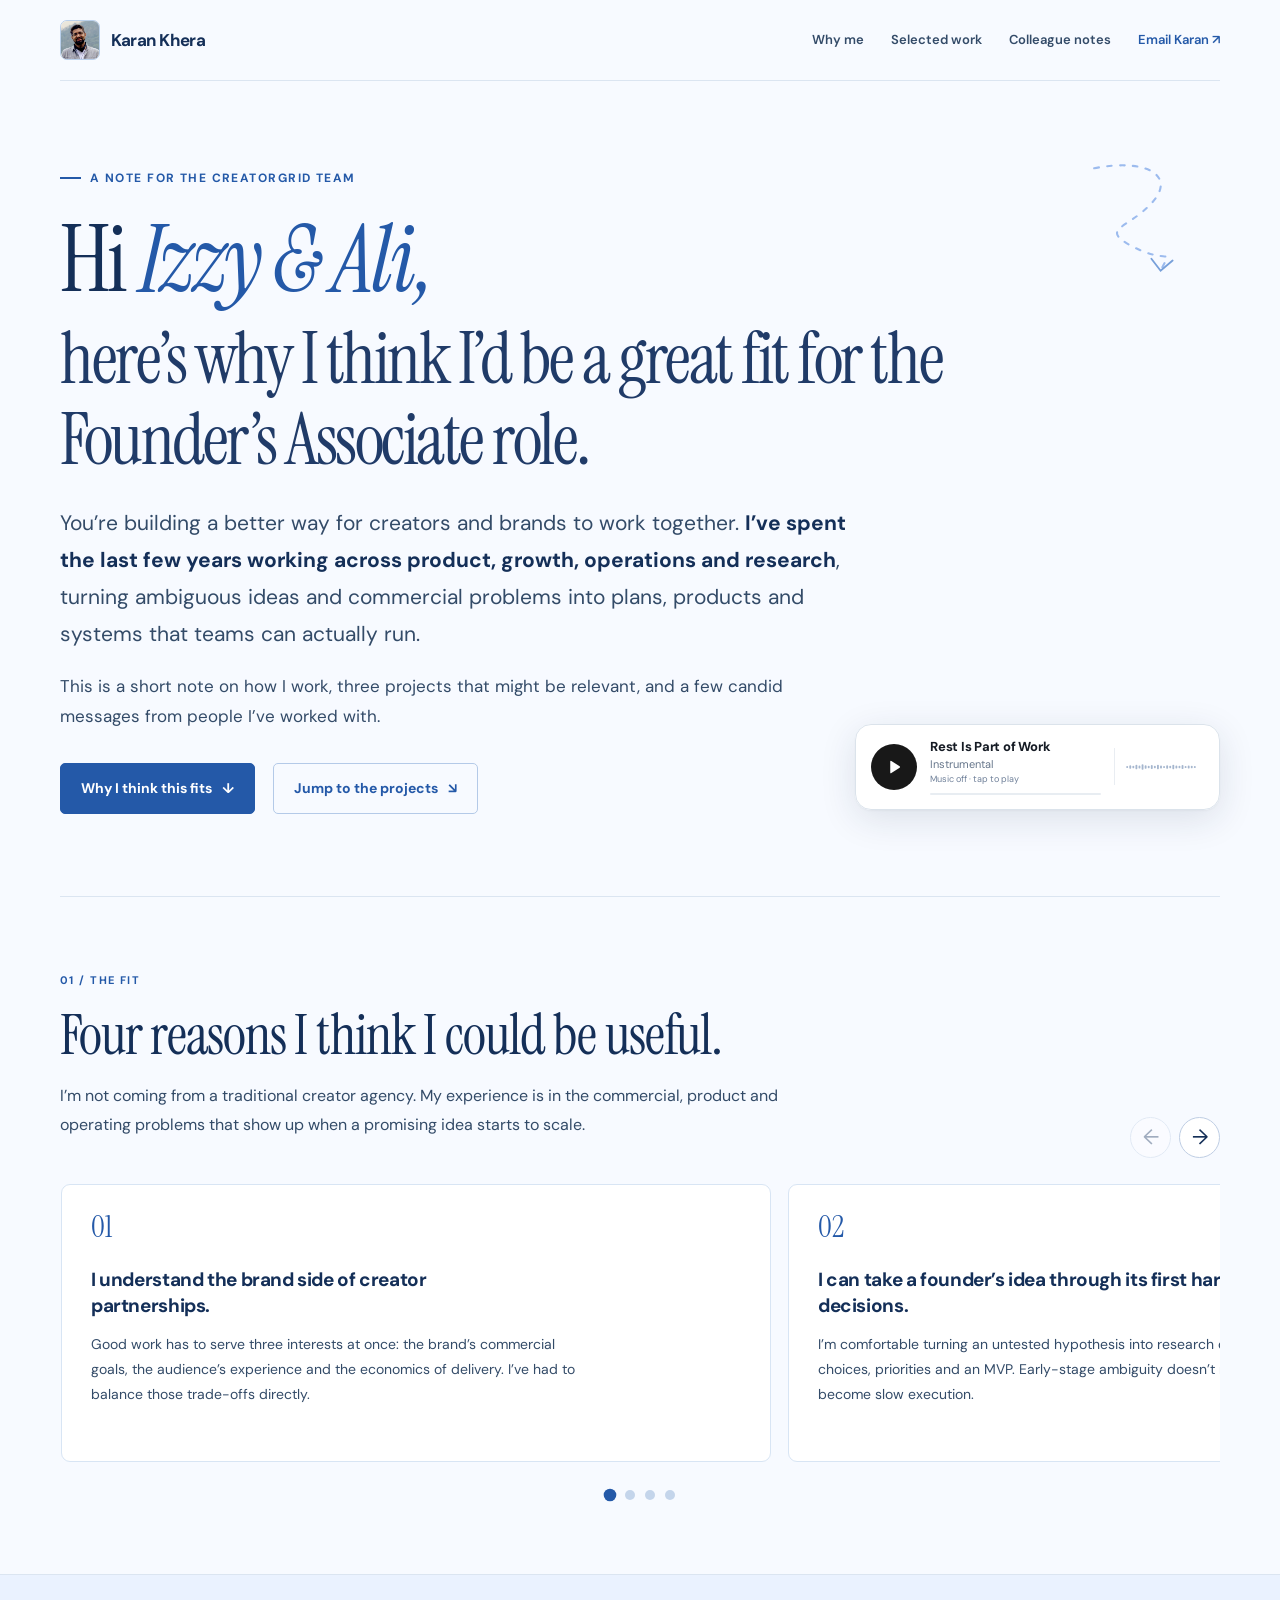
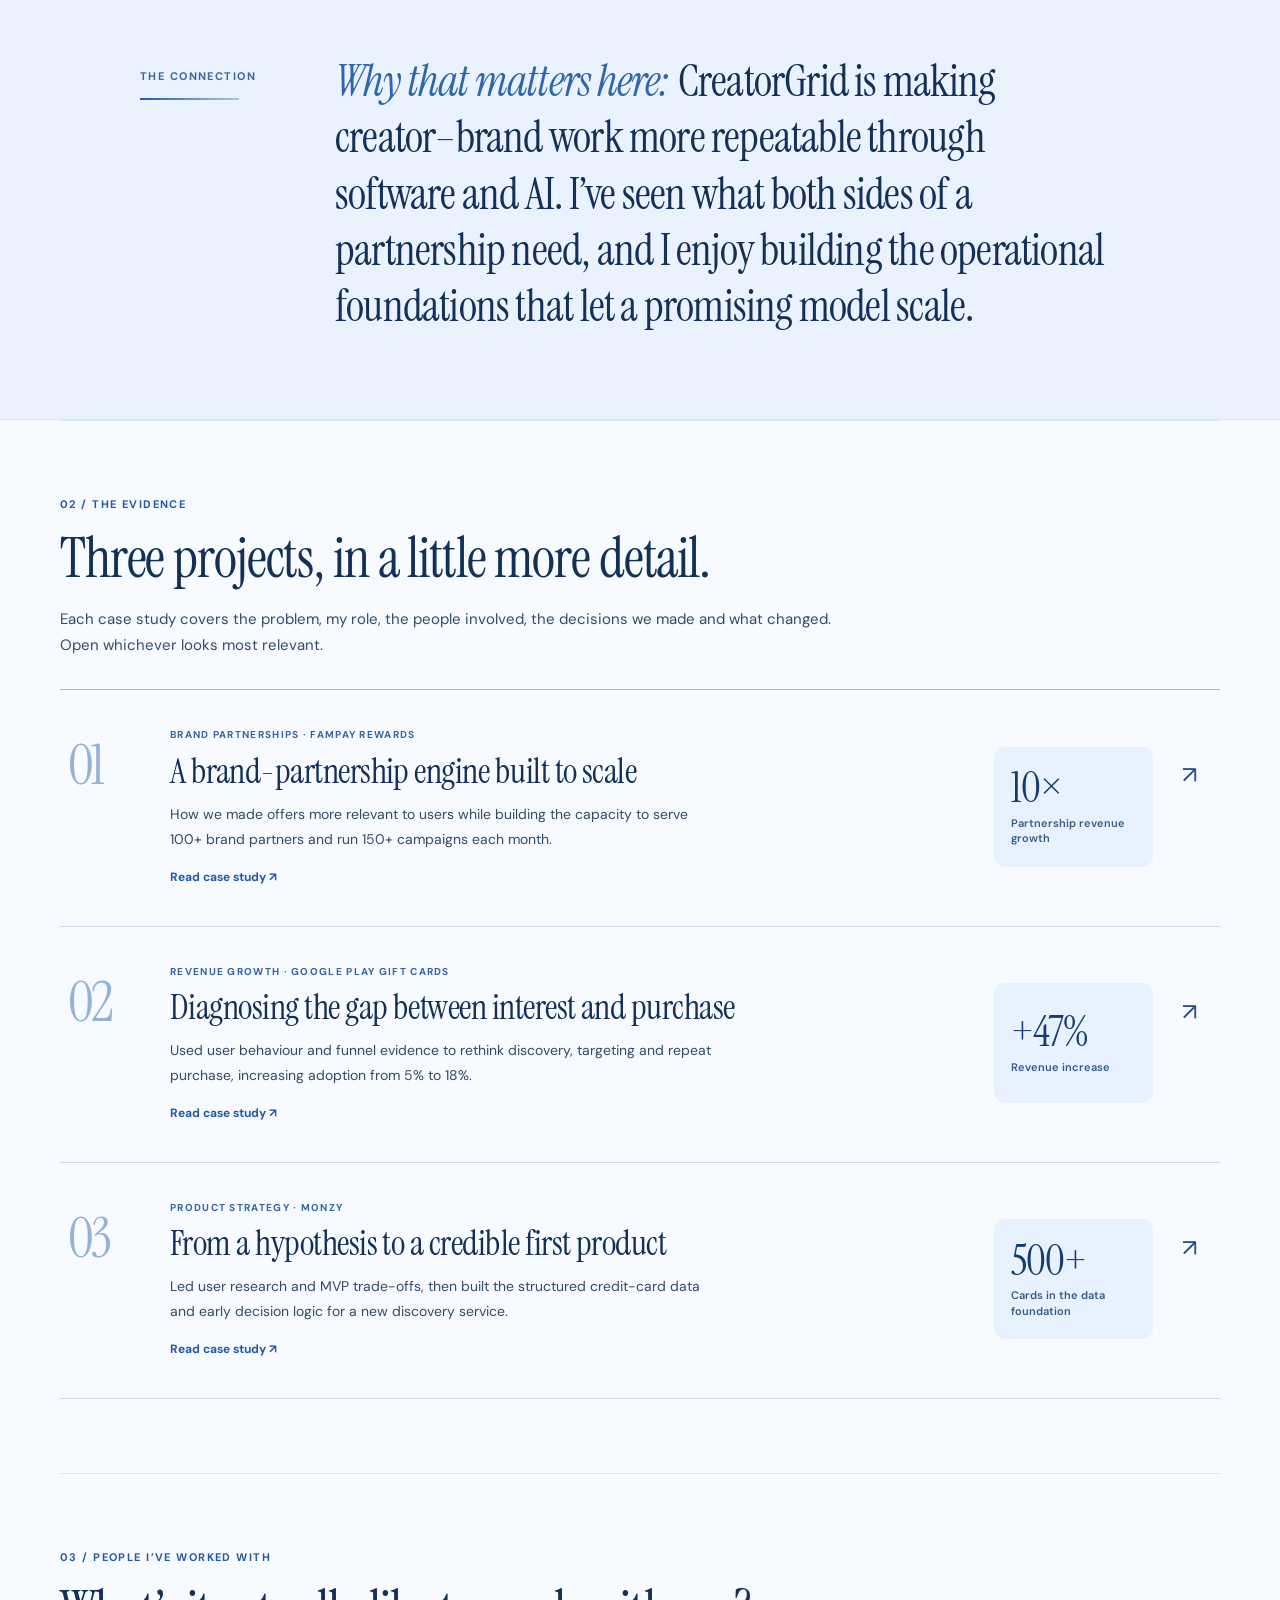
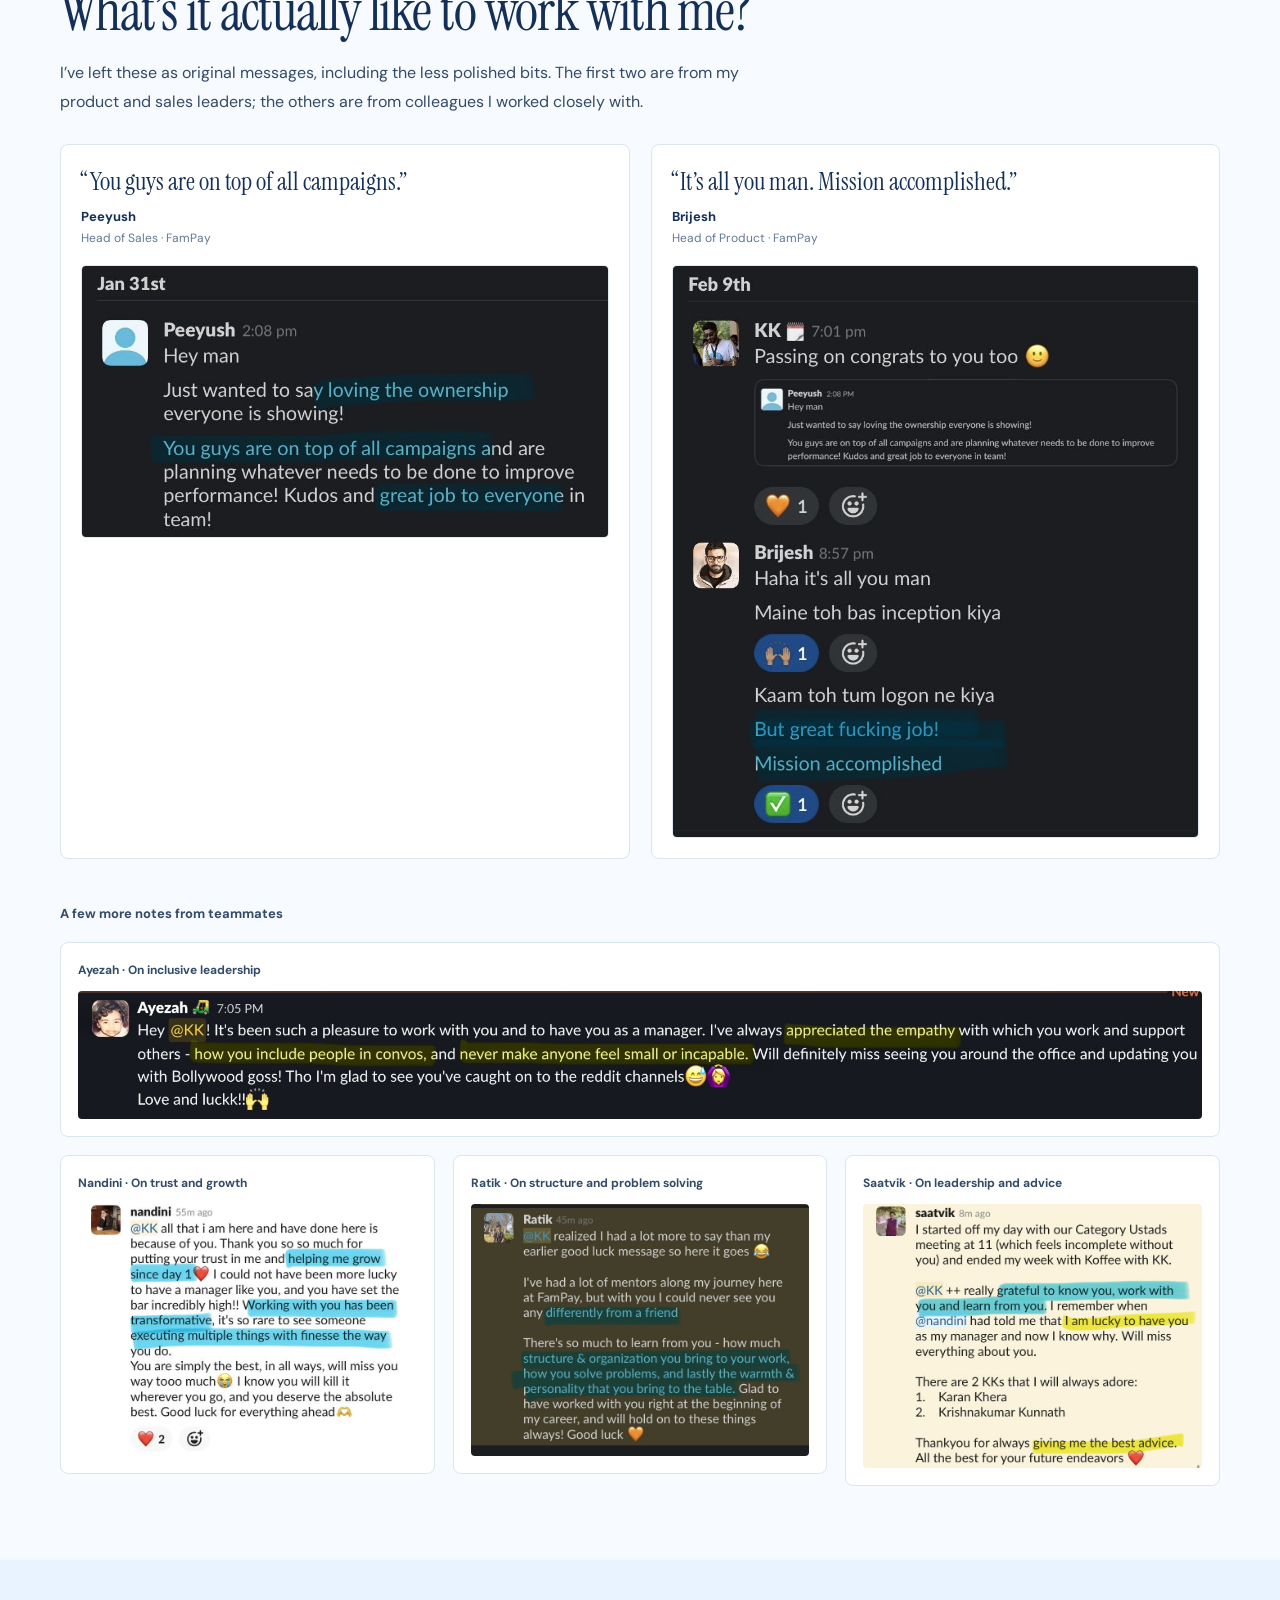
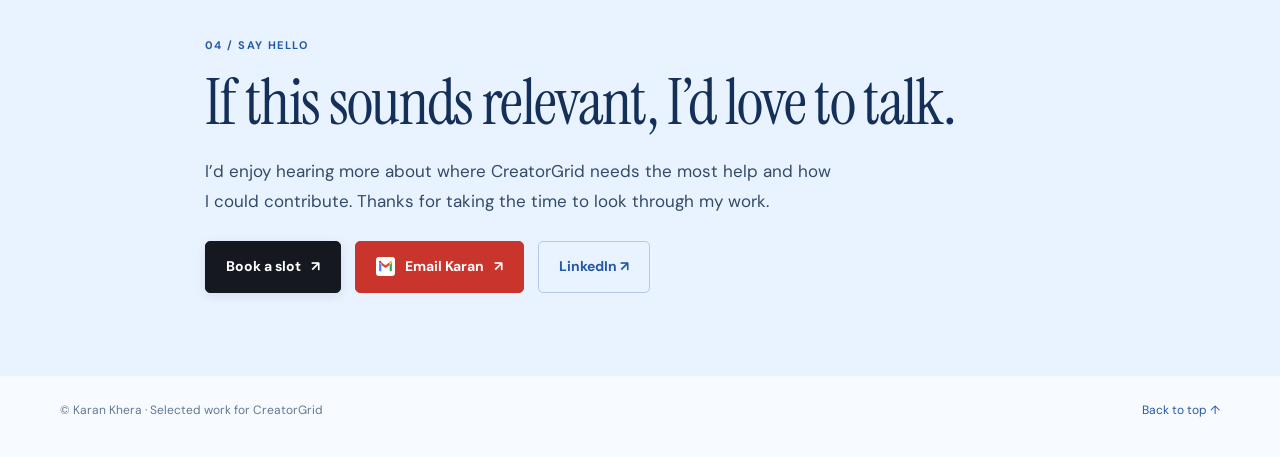
==== index.html @ c4c6712b "Keep optional background music playing across tab switches" ====
<!DOCTYPE html>
<html lang="en">
<head>
<meta charset="utf-8">
<meta name="viewport" content="width=device-width, initial-scale=1">
<meta name="theme-color" content="#f6f9ff">
<meta name="description" content="Karan Khera's note to Izzy and Ali about the CreatorGrid Founder's Associate role: four reasons, three case studies and notes from colleagues.">
<meta property="og:title" content="For Izzy & Ali | Karan Khera × CreatorGrid">
<meta property="og:description" content="Why I think I could be useful to the CreatorGrid team. Three projects and the people behind the work.">
<meta property="og:type" content="website">
<title>For Izzy & Ali | Karan Khera — CreatorGrid</title>
<link rel="preconnect" href="https://fonts.googleapis.com">
<link rel="preconnect" href="https://fonts.gstatic.com" crossorigin>
<link href="https://fonts.googleapis.com/css2?family=DM+Sans:wght@400;500;600;700&family=Instrument+Serif:ital@0;1&display=swap" rel="stylesheet">
<style>
:root{--blue:#2459a8;--navy:#142f58;--ink:#1a2d48;--text:#334b68;--muted:#637894;--line:#dbe5f1;--wash:#f7faff;--lighter:#edf4ff;--white:#fff;--serif:'Instrument Serif',Georgia,'Times New Roman',serif;--sans:'DM Sans',Inter,system-ui,-apple-system,'Segoe UI',sans-serif}
*{box-sizing:border-box}html{scroll-behavior:smooth}body{margin:0;color:var(--ink);background:var(--wash);font:16px/1.67 var(--sans);-webkit-font-smoothing:antialiased}a{color:var(--blue);text-underline-offset:4px}a:hover{text-decoration-thickness:2px}button{font:inherit;cursor:pointer}a:focus-visible,button:focus-visible{outline:3px solid #3177de;outline-offset:4px;border-radius:3px}::selection{background:#c8deff}
.wide{width:min(1160px,calc(100% - 84px));margin:auto}.site-header{height:81px;display:flex;justify-content:space-between;align-items:center;gap:24px;border-bottom:1px solid var(--line)}.brand{font-weight:700;letter-spacing:-.025em;color:var(--navy);text-decoration:none;font-size:17px;display:inline-flex;align-items:center;gap:11px}.brand-photo{width:40px;height:40px;flex:0 0 40px;display:inline-flex;align-items:center;justify-content:center;background:linear-gradient(135deg,#c7daf6,#e3edfd);border:1px solid #bad0eb;border-radius:7px;overflow:hidden;font-size:11px;letter-spacing:.06em;color:var(--navy)}.brand-photo img{width:100%;height:100%;object-fit:cover;display:block}.nav{display:flex;align-items:center;gap:27px}.nav a{font-size:13px;font-weight:600;text-decoration:none;color:var(--text)}.nav a:hover{color:var(--blue)}.nav .nav-contact{color:var(--blue)}
.hero{padding:87px 0 82px;position:relative}.hello{display:flex;align-items:center;gap:9px;font-size:12px;text-transform:uppercase;letter-spacing:.12em;font-weight:700;color:var(--blue)}.hello:before{content:'';width:21px;height:2px;background:var(--blue)}h1,h2,h3,p{margin-top:0}h1{font:400 clamp(55px,7.2vw,99px)/.99 var(--serif);letter-spacing:-.027em;color:var(--navy);margin:27px 0 24px;max-width:1030px}h1 .name{color:var(--blue);font-style:italic}h1 .lower{font-size:.78em;line-height:1.12;color:#203b68;display:block;margin-top:13px}.intro{font-size:clamp(18px,2vw,21px);line-height:1.75;color:var(--text);max-width:790px;margin:25px 0 20px}.intro strong{color:var(--navy);font-weight:700}.hero-anchors{display:flex;align-items:center;gap:18px;flex-wrap:wrap;margin-top:31px}.btn{display:inline-flex;align-items:center;justify-content:center;gap:10px;border:1px solid var(--blue);border-radius:5px;background:var(--blue);color:white;text-decoration:none;font-size:14px;font-weight:700;padding:13px 20px;min-height:47px;transition:background .16s,transform .16s}.btn:hover{background:#194d9f;transform:translateY(-1px)}.ghost{border-color:#b4cae8;background:transparent;color:var(--blue)}.ghost:hover{background:#eaf2ff}.minor{font-size:12px;color:var(--muted)}.scribble{position:absolute;right:30px;top:78px;width:116px;height:120px;opacity:.76;pointer-events:none}
.eyebrow{font-size:11px;text-transform:uppercase;letter-spacing:.13em;color:var(--blue);font-weight:700;margin-bottom:14px}.section{padding:74px 0;border-top:1px solid var(--line)}.section-title{font:400 clamp(39px,4.4vw,57px)/1.1 var(--serif);letter-spacing:-.02em;color:var(--navy);margin:0 0 17px}.section-dek{max-width:740px;color:var(--text);font-size:16px;line-height:1.8;margin-bottom:27px}
.reason-controls{display:flex;gap:8px;justify-content:flex-end;align-items:center;margin:-50px 0 23px}.slider-arrow{border:1px solid #bfcee4;background:white;color:var(--navy);border-radius:50%;width:41px;height:41px;display:flex;align-items:center;justify-content:center;font-size:21px;line-height:1}.slider-arrow:hover:not(:disabled){background:#eaf2ff;border-color:#91add6}.slider-arrow:disabled{opacity:.38;cursor:default}.reasons-track{display:grid;grid-auto-flow:column;grid-auto-columns:min(64%,710px);gap:17px;overflow-x:auto;scroll-snap-type:x mandatory;scroll-padding-inline:1px;overscroll-behavior-x:contain;scrollbar-width:none;padding:3px 2px 16px}.reasons-track::-webkit-scrollbar{display:none}.reason-card{border:1px solid #d8e5f4;background:#fff;border-radius:9px;padding:27px 29px 34px;min-height:278px;scroll-snap-align:start;display:flex;flex-direction:column}.reason-card .reason-num{font:400 30px/1 var(--serif);color:var(--blue);margin-bottom:25px}.reason-card h3{font-size:19px;color:var(--navy);letter-spacing:-.02em;line-height:1.38;margin:0 0 12px;max-width:440px}.reason-card p{font-size:14px;line-height:1.8;color:var(--text);margin:0;max-width:500px}.dots{display:flex;justify-content:center;align-items:center;gap:10px;margin-top:12px}.dot-btn{width:10px;height:10px;border-radius:50%;border:0;background:#c4d5eb;padding:0;transition:background .15s,transform .15s}.dot-btn[aria-current="true"]{background:var(--blue);transform:scale(1.26)}
.interlude{padding:78px 0 84px;border-top:1px solid var(--line);border-bottom:1px solid var(--line);background:#eaf2ff;overflow:hidden}.interlude-inner{max-width:1000px;margin:auto;display:grid;grid-template-columns:170px 1fr;gap:25px;align-items:start}.interlude-label{font-size:11px;letter-spacing:.13em;text-transform:uppercase;color:#3e679a;font-weight:700;padding-top:14px}.interlude-line{height:2px;background:linear-gradient(90deg,var(--blue) 0%,#a8c4e7 76%,transparent 76%);width:130px;margin-top:13px;transform-origin:left}.interlude h2{font:400 clamp(29px,4vw,44px)/1.28 var(--serif);letter-spacing:-.018em;margin:0;color:var(--navy);max-width:770px}.interlude h2 em{color:#2e66ad;font-style:italic}.reveal-ready .interlude-inner{opacity:0;transform:translateY(25px);transition:transform .75s cubic-bezier(.2,.7,.2,1),opacity .75s}.reveal-ready .interlude.is-visible .interlude-inner{opacity:1;transform:translateY(0)}.reveal-ready .interlude-line{transform:scaleX(.06);transition:transform 1s .22s cubic-bezier(.2,.7,.2,1)}.reveal-ready .interlude.is-visible .interlude-line{transform:scaleX(1)}
.work-intro{max-width:800px;margin-bottom:25px}.work-intro p{margin:0;font-size:15px;color:var(--text);line-height:1.75}.case-stack{display:flex;flex-direction:column;gap:18px}.case{display:grid;grid-template-columns:47% 1fr;min-height:255px;background:var(--white);border:1px solid #dce6f2;border-radius:9px;overflow:hidden;text-decoration:none;color:inherit;transition:box-shadow .18s,border-color .18s,transform .18s}.case:hover{border-color:#9ebee6;box-shadow:0 16px 30px rgba(31,74,127,.08);transform:translateY(-2px)}.case-art{position:relative;background:#eef4fe;min-height:245px;display:flex;align-items:center;justify-content:center;overflow:hidden;border-right:1px solid var(--line)}.case-art img{width:100%;height:100%;object-fit:cover;object-position:top center;position:absolute;inset:0}.case-art:after{content:'';position:absolute;inset:0;box-shadow:inset 0 0 0 1px rgba(30,81,150,.04);pointer-events:none}.case-copy{padding:31px 35px;display:flex;flex-direction:column;justify-content:center}.case-tag{font-size:10px;text-transform:uppercase;letter-spacing:.14em;color:var(--blue);font-weight:700;margin-bottom:10px}.case-title{font:400 34px/1.13 var(--serif);color:var(--navy);letter-spacing:-.016em;margin:0 0 13px}.case-desc{font-size:14px;color:var(--text);line-height:1.76;margin:0 0 15px}.case-fact{font-size:13px;font-weight:700;color:#2e537f;margin:0 0 16px}.case-link{font-size:13px;font-weight:700;color:var(--blue);margin-top:auto}.case-featured{min-height:300px}.case-featured .case-art{min-height:300px}.case-featured .case-title{font-size:40px}
.notes-hero{display:grid;grid-template-columns:1fr 1fr;gap:21px}.testimonial{margin:0;background:#fff;border:1px solid var(--line);padding:20px;border-radius:8px;min-width:0}.testimonial blockquote{font:400 25px/1.33 var(--serif);color:var(--navy);margin:0 0 8px}.testimonial .name{font-size:13px;font-weight:700;color:var(--navy)}.testimonial .role{font-size:12px;color:var(--muted);margin-bottom:17px}.testimonial img{display:block;width:100%;height:auto;border:1px solid #e2e8f1;border-radius:5px;background:#fff}.notes-more-title{margin:44px 0 17px;font-size:13px;color:var(--text);font-weight:700}.notes-more{display:grid;grid-template-columns:repeat(3,minmax(0,1fr));gap:18px;align-items:start}.small-note{margin:0;border:1px solid var(--line);background:#fff;padding:17px;border-radius:8px;min-width:0}.small-note.wide-note{grid-column:1/-1}.small-note figcaption{font-size:12px;font-weight:700;color:var(--text);margin:0 0 11px}.small-note img{display:block;width:100%;height:auto;max-width:100%;border-radius:4px}.notes-more .small-note:nth-last-child(1){align-self:start}
.contact{background:#e9f2ff;padding:76px 0 83px}.contact-inner{max-width:870px}.contact-title{font:400 clamp(45px,5vw,65px)/1.1 var(--serif);letter-spacing:-.026em;margin:0 0 18px;color:var(--navy)}.contact-copy{max-width:630px;font-size:17px;color:var(--text);line-height:1.75;margin-bottom:25px}.contact-links{display:flex;gap:14px;flex-wrap:wrap;align-items:center}.contact-small{font-size:12px;color:var(--muted);margin-top:15px}.btn[aria-disabled="true"]{opacity:.53;cursor:not-allowed;pointer-events:none;background:transparent;color:var(--blue);border-style:dashed}.footer{padding:24px 0 37px;display:flex;align-items:center;justify-content:space-between;font-size:12px;color:var(--muted);gap:18px}.footer a{text-decoration:none;color:var(--blue)}
@media(max-width:960px){.wide{width:min(100% - 50px,1160px)}.case{grid-template-columns:43% 1fr}.case-copy{padding:24px}.case-title{font-size:30px}.case-featured .case-title{font-size:34px}.interlude-inner{grid-template-columns:130px 1fr}.reason-card{min-height:310px}}
@media(max-width:740px){.notes-more{grid-template-columns:1fr}.small-note.wide-note{grid-column:auto}}
@media(max-width:640px){.wide{width:calc(100% - 34px)}.site-header{height:66px}.brand{font-size:15px;gap:8px}.brand-photo{width:34px;height:34px;flex-basis:34px}.nav{gap:14px}.nav a{font-size:11px}.nav a:nth-child(2){display:none}.hero{padding:53px 0 62px}h1{font-size:clamp(52px,11vw,74px);letter-spacing:-.025em}h1 .lower{font-size:.72em}.intro{font-size:17px}.section{padding:55px 0}.section-title{font-size:43px}.reason-controls{margin:-12px 0 15px}.reasons-track{grid-auto-columns:84%;gap:13px}.reason-card{padding:22px 20px 27px;min-height:330px}.reason-card h3{font-size:17px}.reason-card p{font-size:13px}.interlude{padding:58px 0}.interlude-inner{display:block}.interlude-label{padding-top:0;margin-bottom:21px}.interlude-line{margin-top:9px}.interlude h2{font-size:33px}.case{display:flex;flex-direction:column}.case-art,.case-featured .case-art{min-height:195px;height:195px;border-right:0;border-bottom:1px solid var(--line)}.case-copy{padding:24px}.case-title,.case-featured .case-title{font-size:32px}.notes-hero,.notes-more{grid-template-columns:1fr}.small-note.wide-note{grid-column:auto}.testimonial blockquote{font-size:23px}.notes-more-title{margin-top:32px}.contact{padding:60px 0 70px}.footer{flex-direction:column;align-items:flex-start;gap:5px}.minor{display:none}.scribble{display:none}}
@media(max-width:360px){.wide{width:calc(100% - 28px)}.nav{gap:8px}.brand{font-size:13px}.section-title{font-size:39px}.hero h1{font-size:47px}.reasons-track{grid-auto-columns:88%}.reason-card{min-height:365px}}
@media(prefers-reduced-motion:reduce){html{scroll-behavior:auto}.case,.btn,.reveal-ready .interlude-inner,.reveal-ready .interlude-line{transition:none!important}.reveal-ready .interlude-inner{opacity:1;transform:none}.reveal-ready .interlude-line{transform:none}}

/* Selected Work — Option D: restrained, typography-led index */
.project-index{border-top:1px solid #9fbbdd;margin-top:31px}
.project-row{display:grid;grid-template-columns:73px minmax(0,1fr) 159px 24px;align-items:center;gap:29px;padding:37px 14px 39px 8px;border-bottom:1px solid #cedbec;text-decoration:none;color:var(--ink);transition:background .22s ease,padding .22s ease}
.project-row:hover{background:rgba(222,234,253,.42);padding-left:17px}
.project-row:focus-visible{outline-offset:-3px}
.project-no{align-self:start;font:400 56px/.95 var(--serif);color:#95b1d5;letter-spacing:-.045em;font-variant-numeric:tabular-nums;padding-top:12px}
.project-main{display:flex;flex-direction:column;align-items:flex-start;min-width:0}
.project-category{font-size:10px;line-height:1.45;text-transform:uppercase;letter-spacing:.13em;font-weight:700;color:#3264a6;margin:1px 0 8px}
.project-title{font:400 clamp(25px,2.75vw,36px)/1.14 var(--serif);color:var(--navy);letter-spacing:-.015em;margin-bottom:11px}
.project-description{font-size:14px;line-height:1.77;color:var(--text);max-width:545px}
.project-visit{font-size:12px;font-weight:700;color:var(--blue);margin-top:15px}
.project-metric{display:flex;flex-direction:column;align-items:flex-start;justify-content:center;gap:6px;background:#e8f1fe;border-radius:11px;padding:17px 17px 19px;min-height:120px}
.project-metric strong{font:400 43px/1.03 var(--serif);letter-spacing:-.02em;color:#153b70}
.project-metric span{font-size:11px;line-height:1.4;color:#365b88;font-weight:600}
.project-arrow{font-size:24px;color:#214d8a;align-self:start;padding-top:28px;transition:transform .18s ease}
.project-row:hover .project-arrow{transform:translate(3px,-3px)}
@media(max-width:960px){.project-row{grid-template-columns:58px minmax(0,1fr) 136px 18px;gap:17px;padding:29px 6px}.project-no{font-size:49px}.project-metric{padding:14px;min-height:105px}.project-metric strong{font-size:38px}.project-title{font-size:30px}}
@media(max-width:640px){.project-index{margin-top:16px}.project-row{grid-template-columns:38px minmax(0,1fr) 20px;column-gap:14px;row-gap:15px;padding:27px 2px 29px}.project-row:hover{padding-left:7px}.project-no{grid-row:1/3;grid-column:1;font-size:35px;padding-top:6px}.project-main{grid-column:2;grid-row:1}.project-category{font-size:9px}.project-title{font-size:28px}.project-description{font-size:13px}.project-visit{margin-top:12px}.project-metric{grid-column:2;grid-row:2;min-height:0;padding:12px 16px;flex-direction:row;align-items:center;justify-content:flex-start;gap:14px;max-width:310px}.project-metric strong{font-size:34px}.project-metric span{font-size:11px;max-width:140px}.project-arrow{grid-column:3;grid-row:1;font-size:19px;padding-top:4px}}
@media(max-width:360px){.project-row{grid-template-columns:34px minmax(0,1fr) 16px;gap:11px}.project-title{font-size:25px}.project-no{font-size:32px}.project-metric{padding:10px 12px}.project-metric strong{font-size:30px}}
@media(prefers-reduced-motion:reduce){.project-row,.project-arrow{transition:none}}

/* V5: restrained contrasting CTAs */
.btn-book{background:#15191f;border-color:#15191f;color:#fff;box-shadow:0 3px 12px rgba(15,23,42,.09)}
.btn-book:hover{background:#343c49;border-color:#343c49}
.btn-email{background:#c9342d;border-color:#c9342d;color:#fff}
.btn-email:hover{background:#a9241e;border-color:#a9241e}
.gmail-mark{width:19px;height:19px;flex-shrink:0;background:white;padding:2px;border-radius:3px}
/* V7: precise, quiet music control with Web Audio waveform and clear credit. */
.music-dock{position:fixed;bottom:90px;right:max(22px,calc((100vw - 1160px)/2));z-index:90;font-family:var(--sans);width:min(365px,calc(100vw - 24px))}
.music-shell{display:grid;grid-template-columns:46px minmax(0,1fr) 90px;gap:13px;align-items:center;min-height:84px;padding:14px 15px;background:rgba(255,255,255,.985);border:1px solid #dbe3eb;border-radius:16px;box-shadow:0 9px 36px rgba(22,45,76,.12),0 1px 3px rgba(22,45,76,.045);backdrop-filter:blur(12px)}
.music-play{display:grid;place-items:center;width:46px;height:46px;border:0;border-radius:50%;background:#181818;color:white;cursor:pointer;flex-shrink:0;transition:transform .16s ease,background .16s ease}
.music-play:hover{background:#333;transform:scale(1.035)}.music-play:focus-visible{outline:3px solid #8aaadb;outline-offset:3px}.music-play[aria-busy=true]{opacity:.65;cursor:progress}
.music-play svg{width:18px;height:18px;fill:currentColor;display:block}
/* More specific than .music-play svg: exactly one icon is visible. */
.music-dock .music-play .music-icon-pause{display:none}
.music-dock .music-play .music-icon-play{display:block}
.music-dock[data-playing="true"] .music-play .music-icon-play{display:none}
.music-dock[data-playing="true"] .music-play .music-icon-pause{display:block}
.music-copy{min-width:0;display:flex;flex-direction:column;gap:3px}.music-track{color:#151b24;font-size:13px;line-height:1.22;font-weight:750;letter-spacing:-.018em;white-space:nowrap;overflow:hidden;text-overflow:ellipsis}.music-artist{font-size:11px;color:#66768b;line-height:1.2;white-space:nowrap;overflow:hidden;text-overflow:ellipsis}
.music-meta{font-size:9px;line-height:1.3;color:#70819a;min-height:13px;white-space:nowrap;overflow:hidden;text-overflow:ellipsis}
.music-meter{display:flex;align-items:center;justify-content:center;gap:1px;min-width:0;height:37px;padding-left:2px;border-left:1px solid #e9edf2}
.music-meter canvas{width:80px;height:32px;display:block}
.music-progress{height:2px;width:100%;background:#e8edf2;border-radius:5px;overflow:hidden;margin-top:3px}.music-progress span{display:block;height:100%;width:0%;background:#6480a6;transition:width .25s linear}
@media(max-width:640px){.music-dock{right:12px;bottom:85px;width:min(340px,calc(100vw - 24px))}.music-shell{grid-template-columns:42px minmax(0,1fr) 76px;min-height:74px;gap:10px;padding:11px 12px;border-radius:14px}.music-play{width:42px;height:42px}.music-meter canvas{width:70px}.contact{padding-bottom:118px}}
@media(prefers-reduced-motion:reduce){.music-play{transition:none}.music-progress span{transition:none}}
.sr-only{position:absolute!important;width:1px!important;height:1px!important;overflow:hidden!important;clip:rect(0,0,0,0)!important;white-space:nowrap!important;clip-path:inset(50%)!important}
</style>
</head>
<body>
<div class="wide"><header class="site-header">
<a class="brand" href="#top" aria-label="Back to the top of Karan's page"><span class="brand-photo" aria-hidden="true" title="Karan Khera"><img src="assets/karan-headshot.jpg" alt="" width="40" height="40"></span><span>Karan Khera</span></a>
<nav class="nav" aria-label="On this page"><a href="#why">Why me</a><a href="#work">Selected work</a><a href="#notes">Colleague notes</a><a class="nav-contact" href="mailto:karanskhera@gmail.com?subject=CreatorGrid%20%E2%80%93%20hello">Email Karan ↗</a></nav>
</header>
<main id="top">
<section class="hero" aria-labelledby="hero-heading">
<div class="hello">A note for the CreatorGrid team</div>
<h1 id="hero-heading">Hi <span class="name">Izzy &amp; Ali,</span><span class="lower">here’s why I think I’d be a great fit for the Founder’s Associate role.</span></h1>
<p class="intro">You’re building a better way for creators and brands to work together. <strong>I’ve spent the last few years working across product, growth, operations and research</strong>, turning ambiguous ideas and commercial problems into plans, products and systems that teams can actually run.</p>
<p class="intro" style="margin-top:0;font-size:17px;max-width:745px">This is a short note on how I work, three projects that might be relevant, and a few candid messages from people I’ve worked with.</p>
<div class="hero-anchors"><a href="#why" class="btn">Why I think this fits <span aria-hidden="true">↓</span></a><a href="#work" class="btn ghost">Jump to the projects <span aria-hidden="true">↘</span></a></div>
<svg class="scribble" viewBox="0 0 120 130" aria-hidden="true"><path d="M19 10 C76 -1,108 18,82 47 S23 75,61 95 S104 95,92 119" stroke="#80a8e9" stroke-width="2.3" fill="none" stroke-linecap="round" stroke-dasharray="5 9"/><path d="M81 108 L91 121 L104 110" fill="none" stroke="#5084ce" stroke-width="2" stroke-linecap="round"/></svg>
</section>
<section class="section" id="why" aria-labelledby="why-heading">
<div class="eyebrow">01 / The fit</div><h2 class="section-title" id="why-heading">Four reasons I think I could be useful.</h2>
<p class="section-dek">I’m not coming from a traditional creator agency. My experience is in the commercial, product and operating problems that show up when a promising idea starts to scale.</p>
<div class="reason-controls" aria-label="Browse reasons"><button class="slider-arrow" type="button" id="reasons-prev" aria-label="Previous reason">←</button><button class="slider-arrow" type="button" id="reasons-next" aria-label="Next reason">→</button></div>
<div class="reasons-track" id="reasons-track" tabindex="0" aria-label="Four reasons; scroll sideways to explore">
<article class="reason-card" id="reason-1"><span class="reason-num">01</span><h3>I understand the brand side of creator partnerships.</h3><p>Good work has to serve three interests at once: the brand’s commercial goals, the audience’s experience and the economics of delivery. I’ve had to balance those trade-offs directly.</p></article>
<article class="reason-card" id="reason-2"><span class="reason-num">02</span><h3>I can take a founder’s idea through its first hard decisions.</h3><p>I’m comfortable turning an untested hypothesis into research questions, choices, priorities and an MVP. Early-stage ambiguity doesn’t need to become slow execution.</p></article>
<article class="reason-card" id="reason-3"><span class="reason-num">03</span><h3>I connect growth to the systems that make it repeatable.</h3><p>A successful campaign is useful. A way to run hundreds reliably is more valuable. I’ve worked on both the commercial side and the operating machinery behind it.</p></article>
<article class="reason-card" id="reason-4"><span class="reason-num">04</span><h3>I take ownership without waiting for a perfect job description.</h3><p>I’ve worked across leadership, product, research, partnerships and operations. I’m comfortable asking difficult questions, coordinating the people involved and doing the detailed work myself.</p></article>
</div>
<div class="dots" id="reason-dots" aria-label="Choose a reason"><button class="dot-btn" type="button" data-reason="0" aria-label="Go to reason 1" aria-current="true"></button><button class="dot-btn" type="button" data-reason="1" aria-label="Go to reason 2" aria-current="false"></button><button class="dot-btn" type="button" data-reason="2" aria-label="Go to reason 3" aria-current="false"></button><button class="dot-btn" type="button" data-reason="3" aria-label="Go to reason 4" aria-current="false"></button></div>
</section>
</main></div>
<section class="interlude" id="bridge" aria-label="Why this experience matters to CreatorGrid"><div class="wide interlude-inner"><div class="interlude-label">The connection<div class="interlude-line"></div></div><h2><em>Why that matters here:</em> CreatorGrid is making creator–brand work more repeatable through software and AI. I’ve seen what both sides of a partnership need, and I enjoy building the operational foundations that let a promising model scale.</h2></div></section>
<div class="wide"><main>
<section class="section" id="work" aria-labelledby="work-heading">
<div class="eyebrow">02 / The evidence</div><h2 class="section-title" id="work-heading">Three projects, in a little more detail.</h2>
<div class="work-intro"><p>Each case study covers the problem, my role, the people involved, the decisions we made and what changed. Open whichever looks most relevant.</p></div>
<div class="project-index" aria-label="Selected case studies">
<a class="project-row" href="brand-partnership/" aria-label="Read the FamPay brand partnerships case study">
  <span class="project-no" aria-hidden="true">01</span>
  <span class="project-main">
    <span class="project-category">Brand Partnerships · FamPay Rewards</span>
    <span class="project-title">A brand-partnership engine built to scale</span>
    <span class="project-description">How we made offers more relevant to users while building the capacity to serve 100+ brand partners and run 150+ campaigns each month.</span>
    <span class="project-visit">Read case study <span aria-hidden="true">↗</span></span>
  </span>
  <span class="project-metric"><strong>10×</strong><span>Partnership revenue growth</span></span>
  <span class="project-arrow" aria-hidden="true">↗</span>
</a>
<a class="project-row" href="revenue-growth/" aria-label="Read the Google Play Gift Cards revenue growth case study">
  <span class="project-no" aria-hidden="true">02</span>
  <span class="project-main">
    <span class="project-category">Revenue Growth · Google Play Gift Cards</span>
    <span class="project-title">Diagnosing the gap between interest and purchase</span>
    <span class="project-description">Used user behaviour and funnel evidence to rethink discovery, targeting and repeat purchase, increasing adoption from 5% to 18%.</span>
    <span class="project-visit">Read case study <span aria-hidden="true">↗</span></span>
  </span>
  <span class="project-metric"><strong>+47%</strong><span>Revenue increase</span></span>
  <span class="project-arrow" aria-hidden="true">↗</span>
</a>
<a class="project-row" href="product-strategy/" aria-label="Read the Monzy product strategy case study">
  <span class="project-no" aria-hidden="true">03</span>
  <span class="project-main">
    <span class="project-category">Product Strategy · Monzy</span>
    <span class="project-title">From a hypothesis to a credible first product</span>
    <span class="project-description">Led user research and MVP trade-offs, then built the structured credit-card data and early decision logic for a new discovery service.</span>
    <span class="project-visit">Read case study <span aria-hidden="true">↗</span></span>
  </span>
  <span class="project-metric"><strong>500+</strong><span>Cards in the data foundation</span></span>
  <span class="project-arrow" aria-hidden="true">↗</span>
</a>
</div>
</section>
<section class="section" id="notes" aria-labelledby="notes-heading">
<div class="eyebrow">03 / People I’ve worked with</div><h2 class="section-title" id="notes-heading">What’s it actually like to work with me?</h2>
<p class="section-dek">I’ve left these as original messages, including the less polished bits. The first two are from my product and sales leaders; the others are from colleagues I worked closely with.</p>
<div class="notes-hero">
<figure class="testimonial"><blockquote>“You guys are on top of all campaigns.”</blockquote><div class="name">Peeyush</div><div class="role">Head of Sales · FamPay</div><img src="assets/peeyush-message.jpg" loading="lazy" alt="Peeyush's original message praising campaign ownership and proactive planning"></figure>
<figure class="testimonial"><blockquote>“It’s all you man. Mission accomplished.”</blockquote><div class="name">Brijesh</div><div class="role">Head of Product · FamPay</div><img src="assets/brijesh-message.jpg" loading="lazy" alt="Brijesh's original message crediting Karan and the team for the campaign outcome"></figure>
</div>
<h3 class="notes-more-title">A few more notes from teammates</h3>
<div class="notes-more">
<figure class="small-note wide-note"><figcaption>Ayezah · On inclusive leadership</figcaption><img src="assets/ayezah-message.jpg" loading="lazy" alt="Original note from Ayezah about empathy and including team members"></figure>
<figure class="small-note"><figcaption>Nandini · On trust and growth</figcaption><img src="assets/nandini-message.jpg" loading="lazy" alt="Original note from Nandini about mentorship and helping colleagues develop"></figure>
<figure class="small-note"><figcaption>Ratik · On structure and problem solving</figcaption><img src="assets/ratik-message.jpg" loading="lazy" alt="Original note from Ratik about organisation, problem solving and warmth"></figure>
<figure class="small-note"><figcaption>Saatvik · On leadership and advice</figcaption><img src="assets/saatvik-message.jpg" loading="lazy" alt="Original note from Saatvik thanking Karan for advice and guidance"></figure>

</div>
</section>
</main></div>
<section class="contact" id="contact"><div class="wide contact-inner"><div class="eyebrow">04 / Say hello</div><h2 class="contact-title">If this sounds relevant, I’d love to talk.</h2><p class="contact-copy">I’d enjoy hearing more about where CreatorGrid needs the most help and how I could contribute. Thanks for taking the time to look through my work.</p><div class="contact-links"><a class="btn btn-book" id="book-slot" href="https://cal.com/karank/30min" target="_blank" rel="noopener noreferrer">Book a slot <span aria-hidden="true">↗</span></a><a href="mailto:karanskhera@gmail.com?subject=CreatorGrid%20Founders%20Associate%20%E2%80%93%20hello" class="btn btn-email"><svg class="gmail-mark" viewBox="0 0 24 24" aria-hidden="true" focusable="false"><path fill="#4285F4" d="M1.8 5.2v13.2c0 .7.5 1.2 1.2 1.2h2.3V9.4z"/><path fill="#34A853" d="M18.7 9.4v10.2H21c.7 0 1.2-.5 1.2-1.2V5.2z"/><path fill="#EA4335" d="m5.3 9.4 6.7 4.9 6.7-4.9V5.1L12 10 5.3 5.1z"/><path fill="#C5221F" d="M1.8 5.2 5.3 8V4.2L3.8 3C2.7 2.3 1.8 3.1 1.8 4.3z"/><path fill="#FBBC04" d="M18.7 4.2V8l3.5-2.8v-.9c0-1.2-.9-2-2-1.3z"/></svg>Email Karan <span aria-hidden="true">↗</span></a><a href="https://www.linkedin.com/in/karanskhera/" class="btn ghost" target="_blank" rel="noopener noreferrer">LinkedIn ↗</a></div></div></section>

<!-- Optional music: source is a locally hosted, licensed audio file. The bundled fallback
     is an original sample, NOT the requested recording; README has one-step replacement. -->
<aside class="music-dock" id="music-dock" data-playing="false" aria-label="Optional background music">
  <audio id="cafe-music" preload="none" loop></audio>
  <div class="music-shell">
    <button type="button" class="music-play" id="music-toggle" aria-label="Play background music" aria-pressed="false" aria-busy="false" title="Play or pause">
      <svg class="music-icon-play" viewBox="0 0 24 24" aria-hidden="true"><path d="M7 4.8a1 1 0 0 1 1.5-.86l11 7.2a1 1 0 0 1 0 1.72l-11 7.2A1 1 0 0 1 7 19.2V4.8Z"/></svg>
      <svg class="music-icon-pause" viewBox="0 0 24 24" aria-hidden="true"><rect x="6" y="4.5" width="4.5" height="15" rx="1"/><rect x="13.5" y="4.5" width="4.5" height="15" rx="1"/></svg>
    </button>
    <div class="music-copy">
      <strong class="music-track" id="music-track">Rest Is Part of Work</strong>
      <span class="music-artist" id="music-artist">Instrumental</span>
      <span class="music-meta" id="music-meta">Checking audio…</span>
      <div class="music-progress" aria-hidden="true"><span id="music-fill"></span></div>
    </div>
    <div class="music-meter" aria-hidden="true"><canvas id="music-canvas" width="160" height="64"></canvas></div>
  </div>
  <span role="status" class="sr-only" id="music-status" aria-live="polite"></span>
</aside>
<footer class="wide footer"><span>© Karan Khera · Selected work for CreatorGrid</span><span><a href="#top">Back to top ↑</a></span></footer>
<script>
(function(){
  const track=document.getElementById('reasons-track'),cards=[...track.querySelectorAll('.reason-card')],dots=[...document.querySelectorAll('.dot-btn')],prev=document.getElementById('reasons-prev'),next=document.getElementById('reasons-next');let current=0;
  function getIndex(){if(track.scrollLeft>=track.scrollWidth-track.clientWidth-5)return cards.length-1;let idx=0,best=Infinity;cards.forEach((card,i)=>{const d=Math.abs(track.scrollLeft-card.offsetLeft+track.offsetLeft);if(d<best){best=d;idx=i}});return idx}
  function sync(){current=getIndex();dots.forEach((d,i)=>d.setAttribute('aria-current',String(i===current)));prev.disabled=current===0;next.disabled=current===cards.length-1}
  function go(i){i=Math.min(cards.length-1,Math.max(0,i));track.scrollTo({left:cards[i].offsetLeft-track.offsetLeft,behavior:window.matchMedia('(prefers-reduced-motion: reduce)').matches?'auto':'smooth'});current=i;dots.forEach((d,j)=>d.setAttribute('aria-current',String(j===i)));prev.disabled=i===0;next.disabled=i===cards.length-1}
  let raf=0;track.addEventListener('scroll',()=>{cancelAnimationFrame(raf);raf=requestAnimationFrame(sync)},{passive:true});window.addEventListener('resize',sync);dots.forEach((b,i)=>b.addEventListener('click',()=>go(i)));prev.addEventListener('click',()=>go(current-1));next.addEventListener('click',()=>go(current+1));sync();
  const bridge=document.querySelector('.interlude');if('IntersectionObserver' in window && !window.matchMedia('(prefers-reduced-motion: reduce)').matches){document.documentElement.classList.add('reveal-ready');const observer=new IntersectionObserver(items=>items.forEach(item=>{if(item.isIntersecting){bridge.classList.add('is-visible');observer.disconnect()}}),{threshold:.22});observer.observe(bridge)}

})();

(function(){
  const dock=document.getElementById('music-dock');
  const audio=document.getElementById('cafe-music');
  const btn=document.getElementById('music-toggle');
  const title=document.getElementById('music-track');
  const artist=document.getElementById('music-artist');
  const meta=document.getElementById('music-meta');
  const progress=document.getElementById('music-fill');
  const status=document.getElementById('music-status');
  const canvas=document.getElementById('music-canvas');
  const ctx=canvas.getContext('2d');
  const WANT='assets/music/rest-is-part-of-work.mp3';
  const DEMO='assets/music/cafe-afterhours.mp3';
  let demo=false,ready=false,webAudio=null,source=null,analyser=null,bins=null,raf=0;
  const reduce=window.matchMedia('(prefers-reduced-motion: reduce)');
  function metadata(){
    if(demo){
      title.textContent='Café Afterhours (Sample)';
      artist.textContent='Original demo instrumental';
      meta.textContent='Sample audio · add your MP3 to replace';
    } else {
      title.textContent='Rest Is Part of Work';
      artist.textContent='Instrumental';
      meta.textContent='Music off · tap to play';
    }
    btn.disabled=false;
    btn.setAttribute('aria-busy','false');
    ready=true;
  }
  function selectAudio(){
    // Try the exact filename first, including when opened as a local file:// site.
    // Fall back to an explicitly labelled demo, never silently mislabelling the sample.
    function found(){
      audio.removeEventListener('error',missing);
      demo=false;
      metadata();
    }
    function missing(){
      audio.removeEventListener('loadedmetadata',found);
      demo=true;
      audio.addEventListener('loadedmetadata',metadata,{once:true});
      audio.addEventListener('error',()=>{
        btn.disabled=true;
        meta.textContent='Audio file unavailable';
        status.textContent='No audio available';
      },{once:true});
      audio.src=DEMO;
      audio.load();
    }
    audio.addEventListener('loadedmetadata',found,{once:true});
    audio.addEventListener('error',missing,{once:true});
    audio.preload='metadata';
    audio.src=WANT;
    audio.load();
  }
  function setPlaying(v){
    dock.dataset.playing=String(v);
    btn.setAttribute('aria-label',v?'Pause background music':'Play background music');
    btn.setAttribute('aria-pressed',String(v));
    status.textContent=v?'Background music playing':'Background music paused';
    if(v){meta.textContent=demo?'Sample playing':'Playing · tap to pause';draw();}
    else {meta.textContent=demo?'Sample audio · add your MP3 to replace':'Music off · tap to play';cancelAnimationFrame(raf);drawIdle();}
  }
  function makeGraph(){
    if(webAudio||!window.AudioContext && !window.webkitAudioContext)return;
    const AudioCtx=window.AudioContext||window.webkitAudioContext;
    webAudio=new AudioCtx();source=webAudio.createMediaElementSource(audio);
    analyser=webAudio.createAnalyser();analyser.fftSize=512;analyser.smoothingTimeConstant=.77;
    bins=new Uint8Array(analyser.frequencyBinCount);
    source.connect(analyser);analyser.connect(webAudio.destination);
  }
  function paint(arr){
    if(!ctx)return;
    const width=canvas.width,height=canvas.height;
    ctx.clearRect(0,0,width,height);
    const n=arr.length,bar=3.7,gap=2.45,total=n*bar+(n-1)*gap,x0=(width-total)/2;
    for(let i=0;i<n;i++){
      const h=Math.max(3,Math.min(height-5,arr[i]));
      ctx.fillStyle=(dock.dataset.playing==='true')?'#375b8b':'#a5b6ce';
      ctx.beginPath();ctx.roundRect(x0+i*(bar+gap),(height-h)/2,bar,h,1.9);ctx.fill();
    }
  }
  const idle=[4,7,5,9,6,11,7,5,8,5,9,6,4,7,5,9,6,5,8,4,6,5,4];
  function drawIdle(){paint(idle);}
  function draw(){
    cancelAnimationFrame(raf);
    if(audio.paused||reduce.matches){drawIdle();return;}
    if(analyser){
      analyser.getByteFrequencyData(bins);
      const bars=[];
      for(let i=0;i<23;i++){
        const low=Math.floor(2*Math.pow(1.13,i));
        const hi=Math.min(bins.length-1,Math.max(low+1,Math.floor(2*Math.pow(1.13,i+1))));
        let total=0;for(let j=low;j<hi;j++)total+=bins[j];
        const v=total/(hi-low);
        bars.push(3+Math.pow(v/255,.83)*47);
      }
      paint(bars);
    }else drawIdle();
    raf=requestAnimationFrame(draw);
  }
  btn.disabled=true;btn.setAttribute('aria-busy','true');drawIdle();selectAudio();
  btn.addEventListener('click',async()=>{
    if(!ready)return;
    if(!audio.paused){audio.pause();return;}
    try{
      makeGraph();
      if(webAudio&&webAudio.state==='suspended')await webAudio.resume();
      await audio.play();
    }catch(e){meta.textContent='Playback unavailable';status.textContent='Audio could not play';setPlaying(false);}
  });
  audio.addEventListener('playing',()=>setPlaying(true));
  audio.addEventListener('pause',()=>setPlaying(false));
  audio.addEventListener('timeupdate',()=>{const t=audio.duration?audio.currentTime/audio.duration*100:0;progress.style.width=t+'%';});
  audio.addEventListener('error',()=>{meta.textContent='Audio unavailable';status.textContent='Audio could not be loaded';setPlaying(false);});
  // Keep music playing when the visitor switches tabs; play and pause remain user-controlled.
  reduce.addEventListener?.('change',()=>{if(reduce.matches){cancelAnimationFrame(raf);drawIdle();}else if(!audio.paused)draw();});
})();
</script>
</body></html>
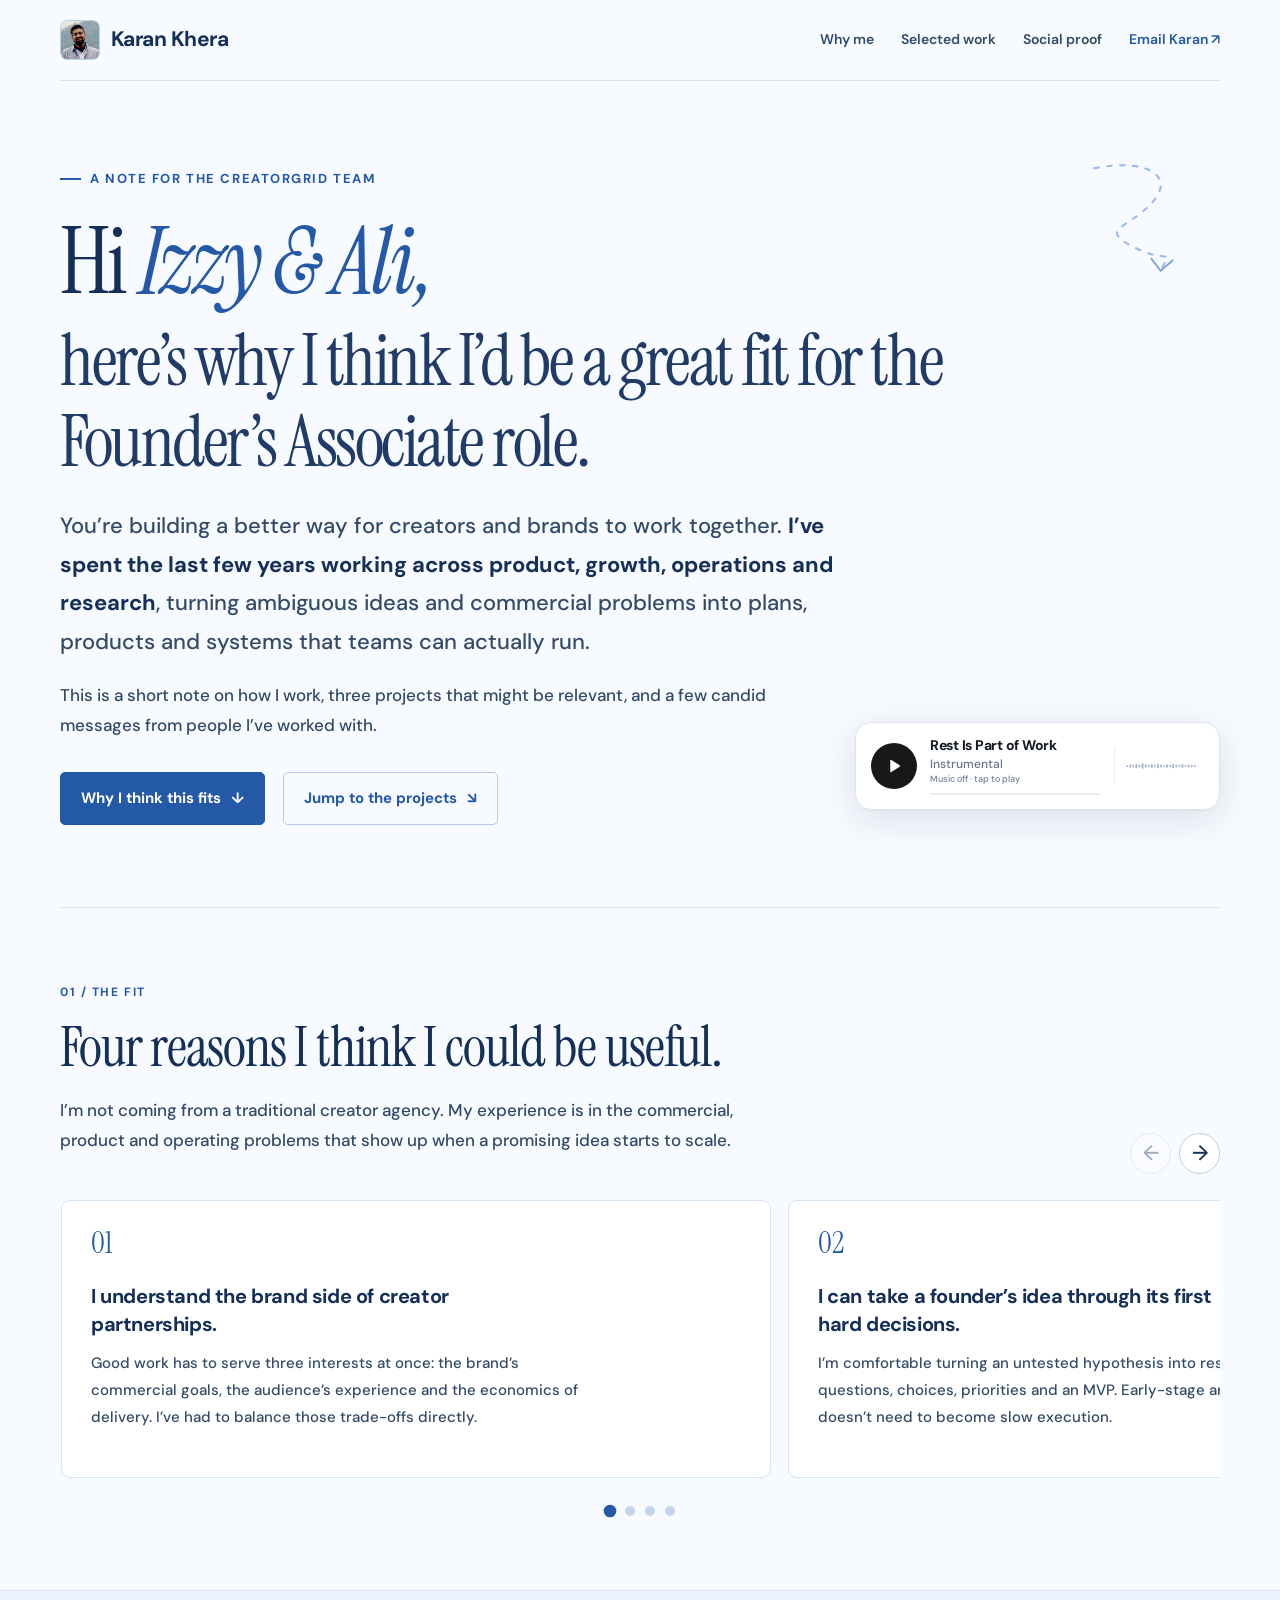
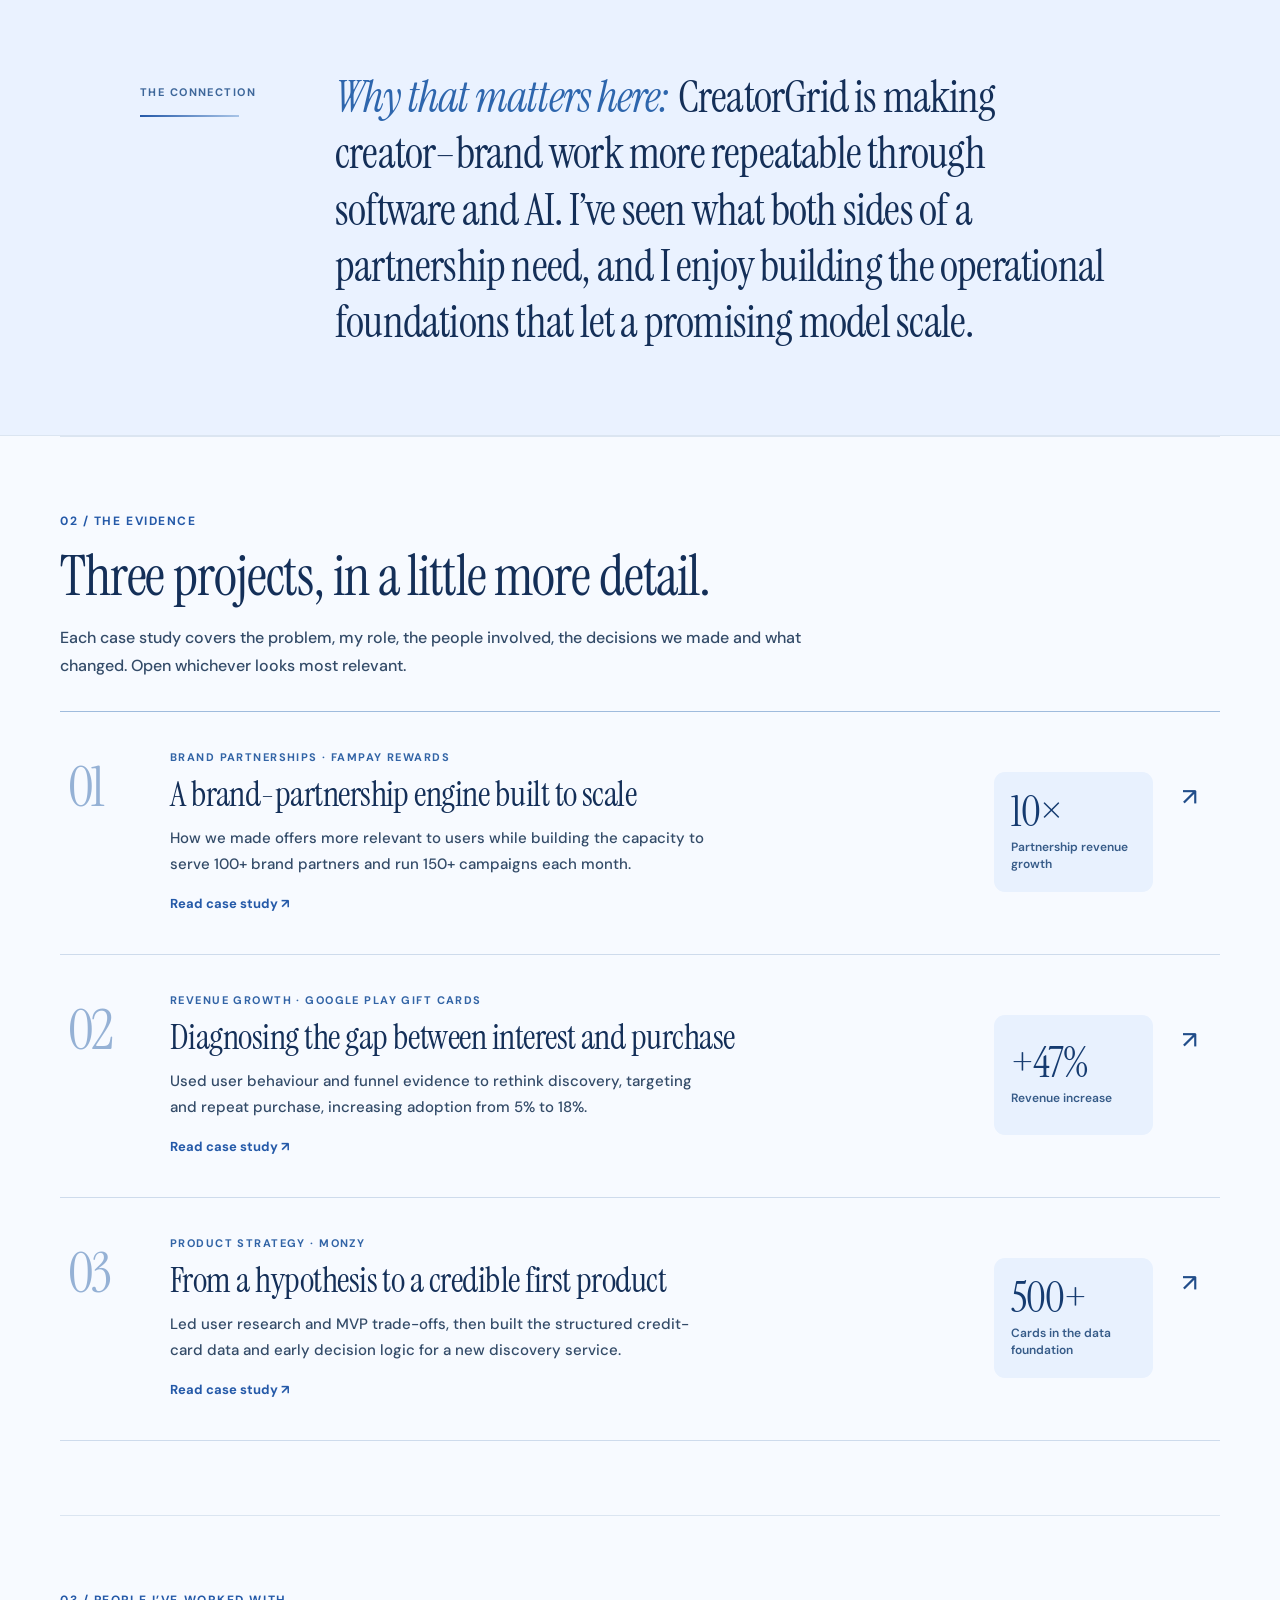
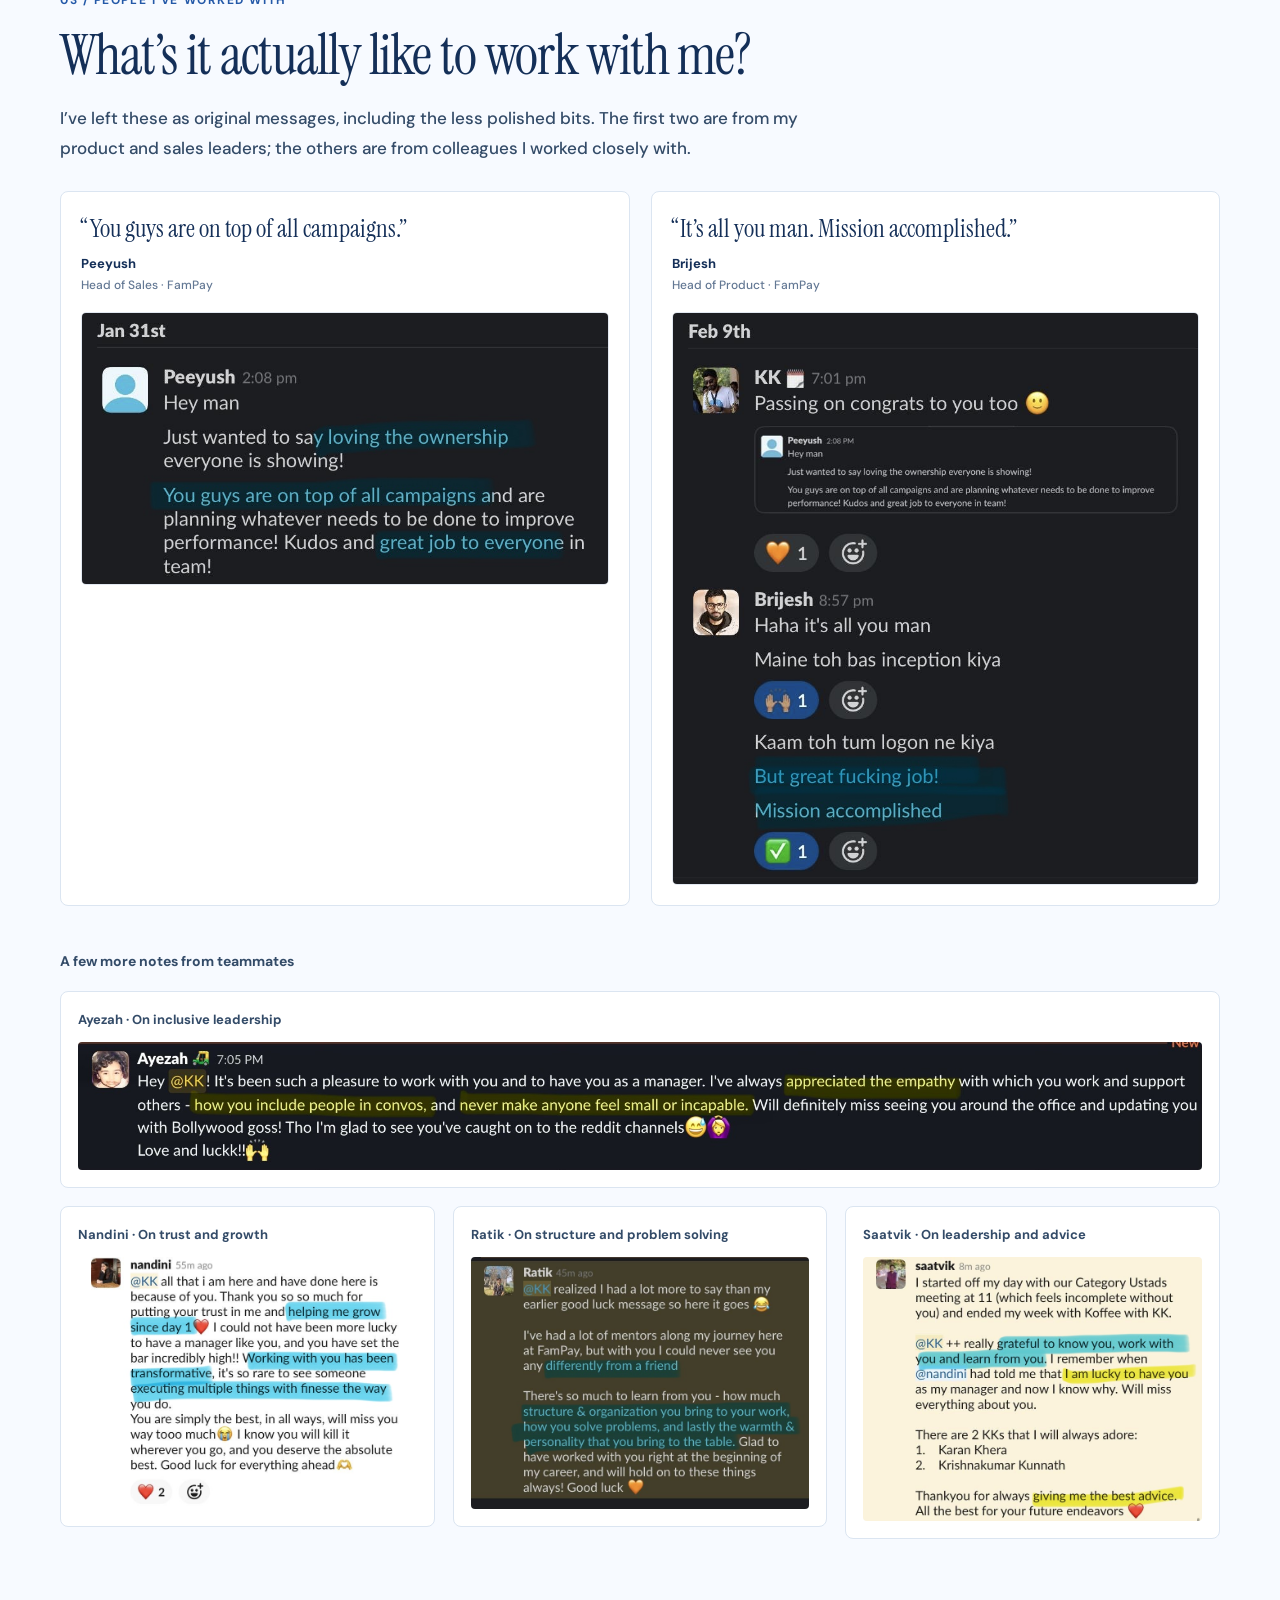
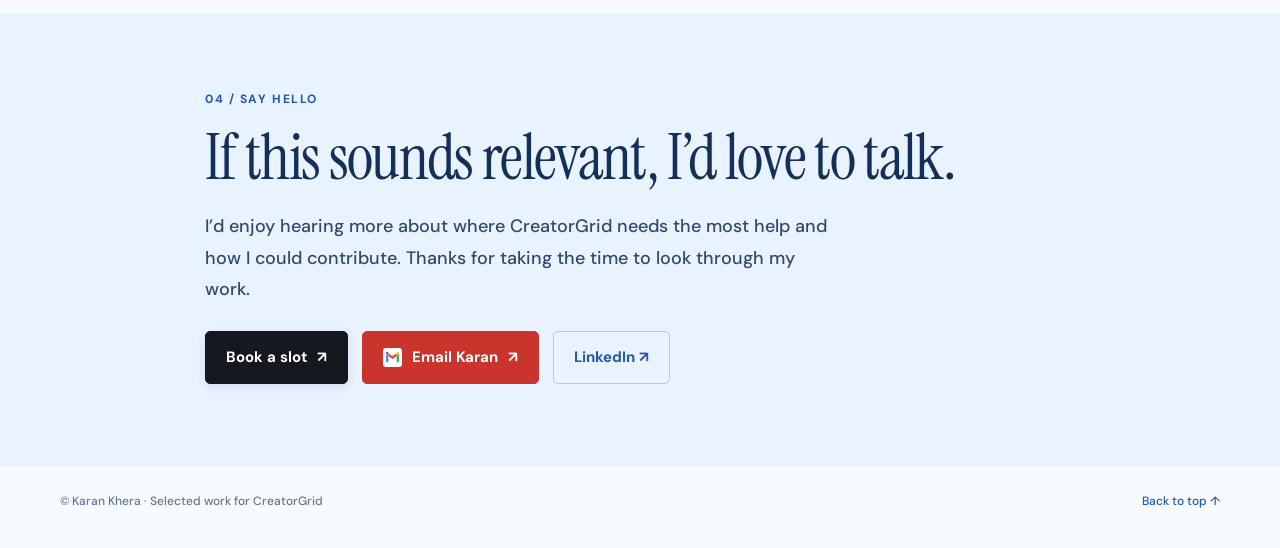
==== commit 1882dfd4: "Use headshot favicon, rename Social proof and refine text sizing" ====
--- a/index.html
+++ b/index.html
@@ -1,6 +1,7 @@
 <!DOCTYPE html>
 <html lang="en">
 <head>
+<link rel="icon" type="image/jpeg" href="assets/karan-headshot.jpg?v=2">
 <meta charset="utf-8">
 <meta name="viewport" content="width=device-width, initial-scale=1">
 <meta name="theme-color" content="#f6f9ff">
@@ -14,8 +15,8 @@
 <link href="https://fonts.googleapis.com/css2?family=DM+Sans:wght@400;500;600;700&family=Instrument+Serif:ital@0;1&display=swap" rel="stylesheet">
 <style>
 :root{--blue:#2459a8;--navy:#142f58;--ink:#1a2d48;--text:#334b68;--muted:#637894;--line:#dbe5f1;--wash:#f7faff;--lighter:#edf4ff;--white:#fff;--serif:'Instrument Serif',Georgia,'Times New Roman',serif;--sans:'DM Sans',Inter,system-ui,-apple-system,'Segoe UI',sans-serif}
-*{box-sizing:border-box}html{scroll-behavior:smooth}body{margin:0;color:var(--ink);background:var(--wash);font:16px/1.67 var(--sans);-webkit-font-smoothing:antialiased}a{color:var(--blue);text-underline-offset:4px}a:hover{text-decoration-thickness:2px}button{font:inherit;cursor:pointer}a:focus-visible,button:focus-visible{outline:3px solid #3177de;outline-offset:4px;border-radius:3px}::selection{background:#c8deff}
-.wide{width:min(1160px,calc(100% - 84px));margin:auto}.site-header{height:81px;display:flex;justify-content:space-between;align-items:center;gap:24px;border-bottom:1px solid var(--line)}.brand{font-weight:700;letter-spacing:-.025em;color:var(--navy);text-decoration:none;font-size:17px;display:inline-flex;align-items:center;gap:11px}.brand-photo{width:40px;height:40px;flex:0 0 40px;display:inline-flex;align-items:center;justify-content:center;background:linear-gradient(135deg,#c7daf6,#e3edfd);border:1px solid #bad0eb;border-radius:7px;overflow:hidden;font-size:11px;letter-spacing:.06em;color:var(--navy)}.brand-photo img{width:100%;height:100%;object-fit:cover;display:block}.nav{display:flex;align-items:center;gap:27px}.nav a{font-size:13px;font-weight:600;text-decoration:none;color:var(--text)}.nav a:hover{color:var(--blue)}.nav .nav-contact{color:var(--blue)}
+*{box-sizing:border-box}html{scroll-behavior:smooth}body{margin:0;color:var(--ink);background:var(--wash);font:500 17px/1.68 var(--sans);-webkit-font-smoothing:antialiased}a{color:var(--blue);text-underline-offset:4px}a:hover{text-decoration-thickness:2px}button{font:inherit;cursor:pointer}a:focus-visible,button:focus-visible{outline:3px solid #3177de;outline-offset:4px;border-radius:3px}::selection{background:#c8deff}
+.wide{width:min(1160px,calc(100% - 84px));margin:auto}.site-header{height:81px;display:flex;justify-content:space-between;align-items:center;gap:24px;border-bottom:1px solid var(--line)}.brand{font-weight:700;letter-spacing:-.025em;color:var(--navy);text-decoration:none;font-size:21px;display:inline-flex;align-items:center;gap:11px}.brand-photo{width:40px;height:40px;flex:0 0 40px;display:inline-flex;align-items:center;justify-content:center;background:linear-gradient(135deg,#c7daf6,#e3edfd);border:1px solid #bad0eb;border-radius:7px;overflow:hidden;font-size:11px;letter-spacing:.06em;color:var(--navy)}.brand-photo img{width:100%;height:100%;object-fit:cover;display:block}.nav{display:flex;align-items:center;gap:27px}.nav a{font-size:14px;font-weight:600;text-decoration:none;color:var(--text)}.nav a:hover{color:var(--blue)}.nav .nav-contact{color:var(--blue)}
 .hero{padding:87px 0 82px;position:relative}.hello{display:flex;align-items:center;gap:9px;font-size:12px;text-transform:uppercase;letter-spacing:.12em;font-weight:700;color:var(--blue)}.hello:before{content:'';width:21px;height:2px;background:var(--blue)}h1,h2,h3,p{margin-top:0}h1{font:400 clamp(55px,7.2vw,99px)/.99 var(--serif);letter-spacing:-.027em;color:var(--navy);margin:27px 0 24px;max-width:1030px}h1 .name{color:var(--blue);font-style:italic}h1 .lower{font-size:.78em;line-height:1.12;color:#203b68;display:block;margin-top:13px}.intro{font-size:clamp(18px,2vw,21px);line-height:1.75;color:var(--text);max-width:790px;margin:25px 0 20px}.intro strong{color:var(--navy);font-weight:700}.hero-anchors{display:flex;align-items:center;gap:18px;flex-wrap:wrap;margin-top:31px}.btn{display:inline-flex;align-items:center;justify-content:center;gap:10px;border:1px solid var(--blue);border-radius:5px;background:var(--blue);color:white;text-decoration:none;font-size:14px;font-weight:700;padding:13px 20px;min-height:47px;transition:background .16s,transform .16s}.btn:hover{background:#194d9f;transform:translateY(-1px)}.ghost{border-color:#b4cae8;background:transparent;color:var(--blue)}.ghost:hover{background:#eaf2ff}.minor{font-size:12px;color:var(--muted)}.scribble{position:absolute;right:30px;top:78px;width:116px;height:120px;opacity:.76;pointer-events:none}
 .eyebrow{font-size:11px;text-transform:uppercase;letter-spacing:.13em;color:var(--blue);font-weight:700;margin-bottom:14px}.section{padding:74px 0;border-top:1px solid var(--line)}.section-title{font:400 clamp(39px,4.4vw,57px)/1.1 var(--serif);letter-spacing:-.02em;color:var(--navy);margin:0 0 17px}.section-dek{max-width:740px;color:var(--text);font-size:16px;line-height:1.8;margin-bottom:27px}
 .reason-controls{display:flex;gap:8px;justify-content:flex-end;align-items:center;margin:-50px 0 23px}.slider-arrow{border:1px solid #bfcee4;background:white;color:var(--navy);border-radius:50%;width:41px;height:41px;display:flex;align-items:center;justify-content:center;font-size:21px;line-height:1}.slider-arrow:hover:not(:disabled){background:#eaf2ff;border-color:#91add6}.slider-arrow:disabled{opacity:.38;cursor:default}.reasons-track{display:grid;grid-auto-flow:column;grid-auto-columns:min(64%,710px);gap:17px;overflow-x:auto;scroll-snap-type:x mandatory;scroll-padding-inline:1px;overscroll-behavior-x:contain;scrollbar-width:none;padding:3px 2px 16px}.reasons-track::-webkit-scrollbar{display:none}.reason-card{border:1px solid #d8e5f4;background:#fff;border-radius:9px;padding:27px 29px 34px;min-height:278px;scroll-snap-align:start;display:flex;flex-direction:column}.reason-card .reason-num{font:400 30px/1 var(--serif);color:var(--blue);margin-bottom:25px}.reason-card h3{font-size:19px;color:var(--navy);letter-spacing:-.02em;line-height:1.38;margin:0 0 12px;max-width:440px}.reason-card p{font-size:14px;line-height:1.8;color:var(--text);margin:0;max-width:500px}.dots{display:flex;justify-content:center;align-items:center;gap:10px;margin-top:12px}.dot-btn{width:10px;height:10px;border-radius:50%;border:0;background:#c4d5eb;padding:0;transition:background .15s,transform .15s}.dot-btn[aria-current="true"]{background:var(--blue);transform:scale(1.26)}
@@ -75,12 +76,33 @@
 @media(max-width:640px){.music-dock{right:12px;bottom:85px;width:min(340px,calc(100vw - 24px))}.music-shell{grid-template-columns:42px minmax(0,1fr) 76px;min-height:74px;gap:10px;padding:11px 12px;border-radius:14px}.music-play{width:42px;height:42px}.music-meter canvas{width:70px}.contact{padding-bottom:118px}}
 @media(prefers-reduced-motion:reduce){.music-play{transition:none}.music-progress span{transition:none}}
 .sr-only{position:absolute!important;width:1px!important;height:1px!important;overflow:hidden!important;clip:rect(0,0,0,0)!important;white-space:nowrap!important;clip-path:inset(50%)!important}
+
+/* Typography refinement: slightly larger, clearer and more substantial without changing the editorial layout. */
+.hello{font-size:13px}
+.intro{font-size:clamp(19px,2.05vw,22px)}
+.btn{font-size:15px}
+.eyebrow{font-size:12px}
+.section-dek{font-size:17px}
+.reason-card h3{font-size:20px}
+.reason-card p{font-size:15px}
+.work-intro p{font-size:16px}
+.project-category{font-size:11px}
+.project-description{font-size:15px}
+.project-visit{font-size:13px}
+.project-metric span{font-size:12px}
+.notes-more-title{font-size:14px}
+.small-note figcaption{font-size:13px}
+.contact-copy{font-size:18px}
+.music-track{font-size:14px}
+.music-artist{font-size:12px}
+@media(max-width:640px){.brand{font-size:16px}.nav{gap:12px}.nav a{font-size:12px}.nav a:nth-child(1){display:none}.intro{font-size:18px}.reason-card h3{font-size:18px}.reason-card p{font-size:14px}.project-category{font-size:10px}.project-description{font-size:14px}}
+@media(max-width:360px){.brand{font-size:14px}.nav a:nth-child(3){display:none}}
 </style>
 </head>
 <body>
 <div class="wide"><header class="site-header">
 <a class="brand" href="#top" aria-label="Back to the top of Karan's page"><span class="brand-photo" aria-hidden="true" title="Karan Khera"><img src="assets/karan-headshot.jpg" alt="" width="40" height="40"></span><span>Karan Khera</span></a>
-<nav class="nav" aria-label="On this page"><a href="#why">Why me</a><a href="#work">Selected work</a><a href="#notes">Colleague notes</a><a class="nav-contact" href="mailto:karanskhera@gmail.com?subject=CreatorGrid%20%E2%80%93%20hello">Email Karan ↗</a></nav>
+<nav class="nav" aria-label="On this page"><a href="#why">Why me</a><a href="#work">Selected work</a><a href="#notes">Social proof</a><a class="nav-contact" href="https://mail.google.com/mail/?view=cm&amp;fs=1&amp;to=karanskhera%40gmail.com&amp;su=CreatorGrid%20Founders%20Associate%20%E2%80%93%20hello" target="_blank" rel="noopener noreferrer">Email Karan ↗</a></nav>
 </header>
 <main id="top">
 <section class="hero" aria-labelledby="hero-heading">
@@ -162,7 +184,7 @@
 </div>
 </section>
 </main></div>
-<section class="contact" id="contact"><div class="wide contact-inner"><div class="eyebrow">04 / Say hello</div><h2 class="contact-title">If this sounds relevant, I’d love to talk.</h2><p class="contact-copy">I’d enjoy hearing more about where CreatorGrid needs the most help and how I could contribute. Thanks for taking the time to look through my work.</p><div class="contact-links"><a class="btn btn-book" id="book-slot" href="https://cal.com/karank/30min" target="_blank" rel="noopener noreferrer">Book a slot <span aria-hidden="true">↗</span></a><a href="mailto:karanskhera@gmail.com?subject=CreatorGrid%20Founders%20Associate%20%E2%80%93%20hello" class="btn btn-email"><svg class="gmail-mark" viewBox="0 0 24 24" aria-hidden="true" focusable="false"><path fill="#4285F4" d="M1.8 5.2v13.2c0 .7.5 1.2 1.2 1.2h2.3V9.4z"/><path fill="#34A853" d="M18.7 9.4v10.2H21c.7 0 1.2-.5 1.2-1.2V5.2z"/><path fill="#EA4335" d="m5.3 9.4 6.7 4.9 6.7-4.9V5.1L12 10 5.3 5.1z"/><path fill="#C5221F" d="M1.8 5.2 5.3 8V4.2L3.8 3C2.7 2.3 1.8 3.1 1.8 4.3z"/><path fill="#FBBC04" d="M18.7 4.2V8l3.5-2.8v-.9c0-1.2-.9-2-2-1.3z"/></svg>Email Karan <span aria-hidden="true">↗</span></a><a href="https://www.linkedin.com/in/karanskhera/" class="btn ghost" target="_blank" rel="noopener noreferrer">LinkedIn ↗</a></div></div></section>
+<section class="contact" id="contact"><div class="wide contact-inner"><div class="eyebrow">04 / Say hello</div><h2 class="contact-title">If this sounds relevant, I’d love to talk.</h2><p class="contact-copy">I’d enjoy hearing more about where CreatorGrid needs the most help and how I could contribute. Thanks for taking the time to look through my work.</p><div class="contact-links"><a class="btn btn-book" id="book-slot" href="https://cal.com/karank/30min" target="_blank" rel="noopener noreferrer">Book a slot <span aria-hidden="true">↗</span></a><a href="https://mail.google.com/mail/?view=cm&amp;fs=1&amp;to=karanskhera%40gmail.com&amp;su=CreatorGrid%20Founders%20Associate%20%E2%80%93%20hello" target="_blank" rel="noopener noreferrer" class="btn btn-email"><svg class="gmail-mark" viewBox="0 0 24 24" aria-hidden="true" focusable="false"><path fill="#4285F4" d="M1.8 5.2v13.2c0 .7.5 1.2 1.2 1.2h2.3V9.4z"/><path fill="#34A853" d="M18.7 9.4v10.2H21c.7 0 1.2-.5 1.2-1.2V5.2z"/><path fill="#EA4335" d="m5.3 9.4 6.7 4.9 6.7-4.9V5.1L12 10 5.3 5.1z"/><path fill="#C5221F" d="M1.8 5.2 5.3 8V4.2L3.8 3C2.7 2.3 1.8 3.1 1.8 4.3z"/><path fill="#FBBC04" d="M18.7 4.2V8l3.5-2.8v-.9c0-1.2-.9-2-2-1.3z"/></svg>Email Karan <span aria-hidden="true">↗</span></a><a href="https://www.linkedin.com/in/karanskhera/" class="btn ghost" target="_blank" rel="noopener noreferrer">LinkedIn ↗</a></div></div></section>
 
 <!-- Optional music: source is a locally hosted, licensed audio file. The bundled fallback
      is an original sample, NOT the requested recording; README has one-step replacement. -->
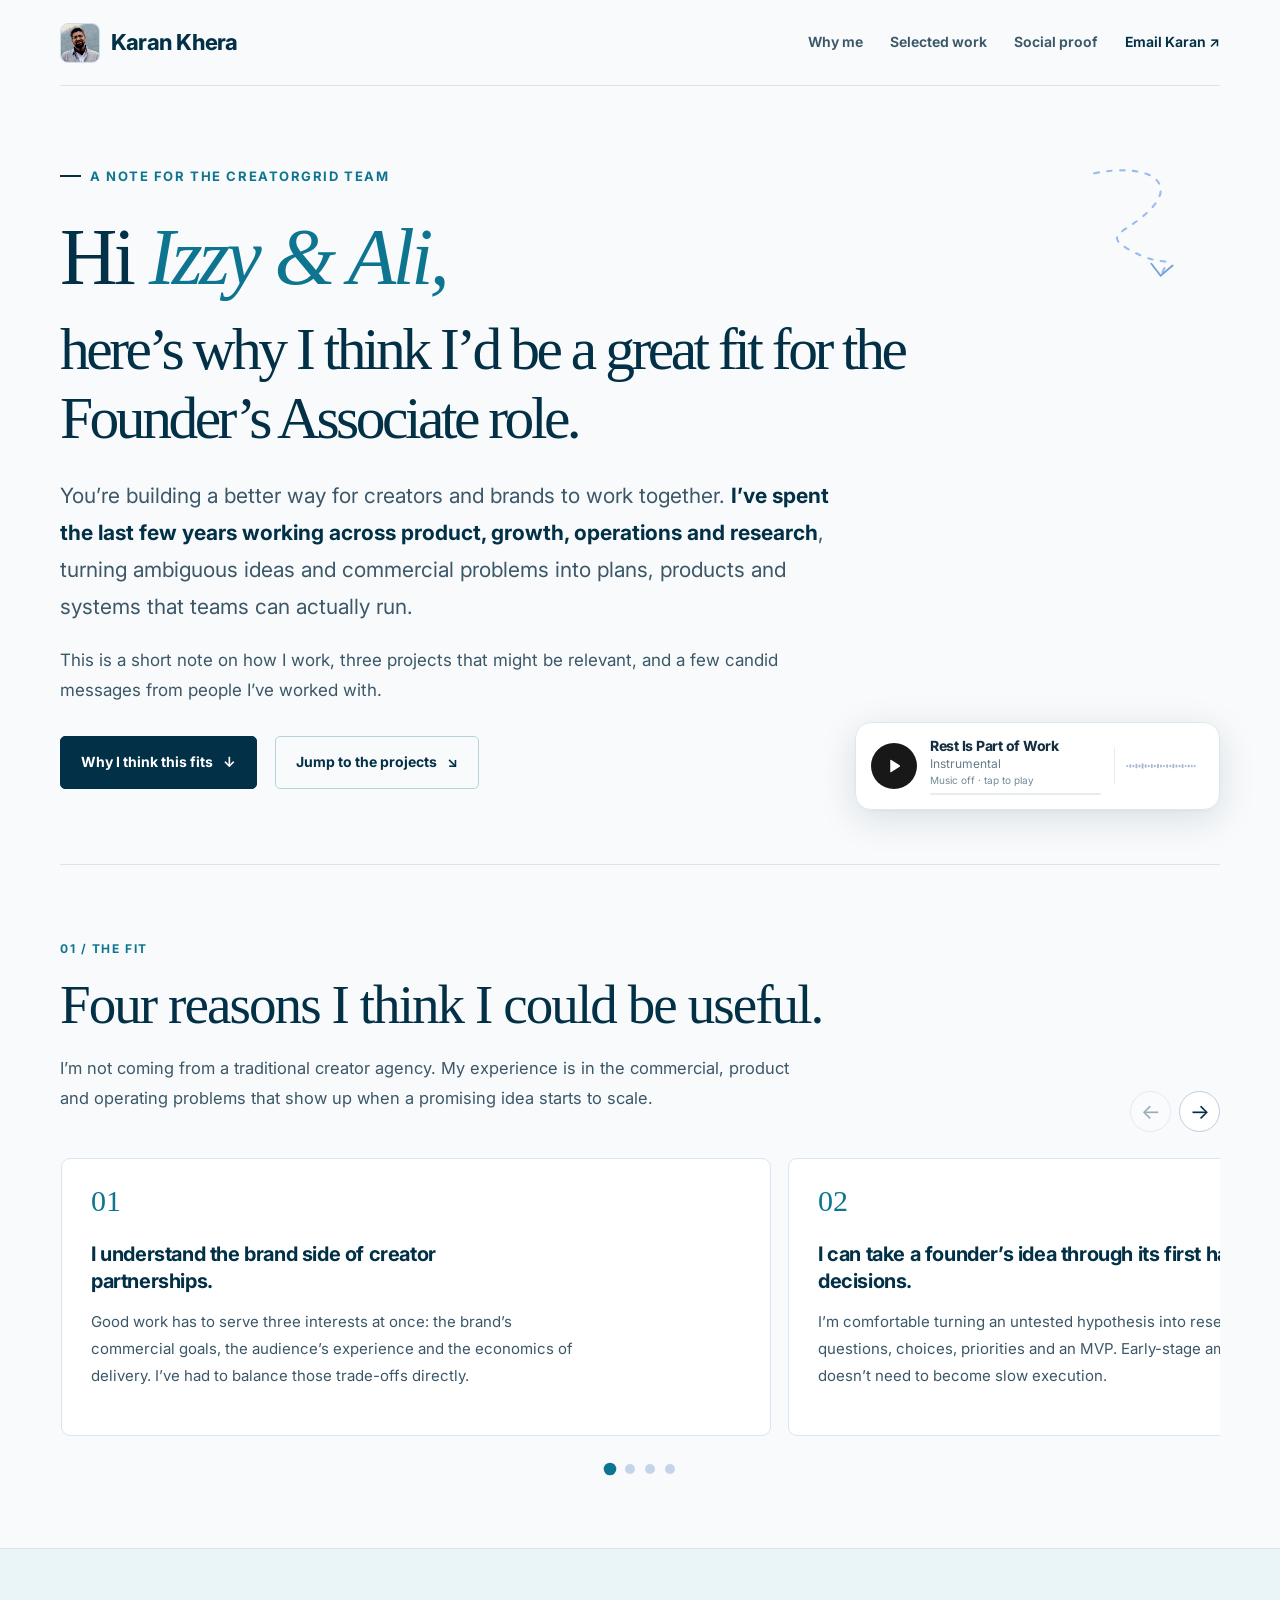
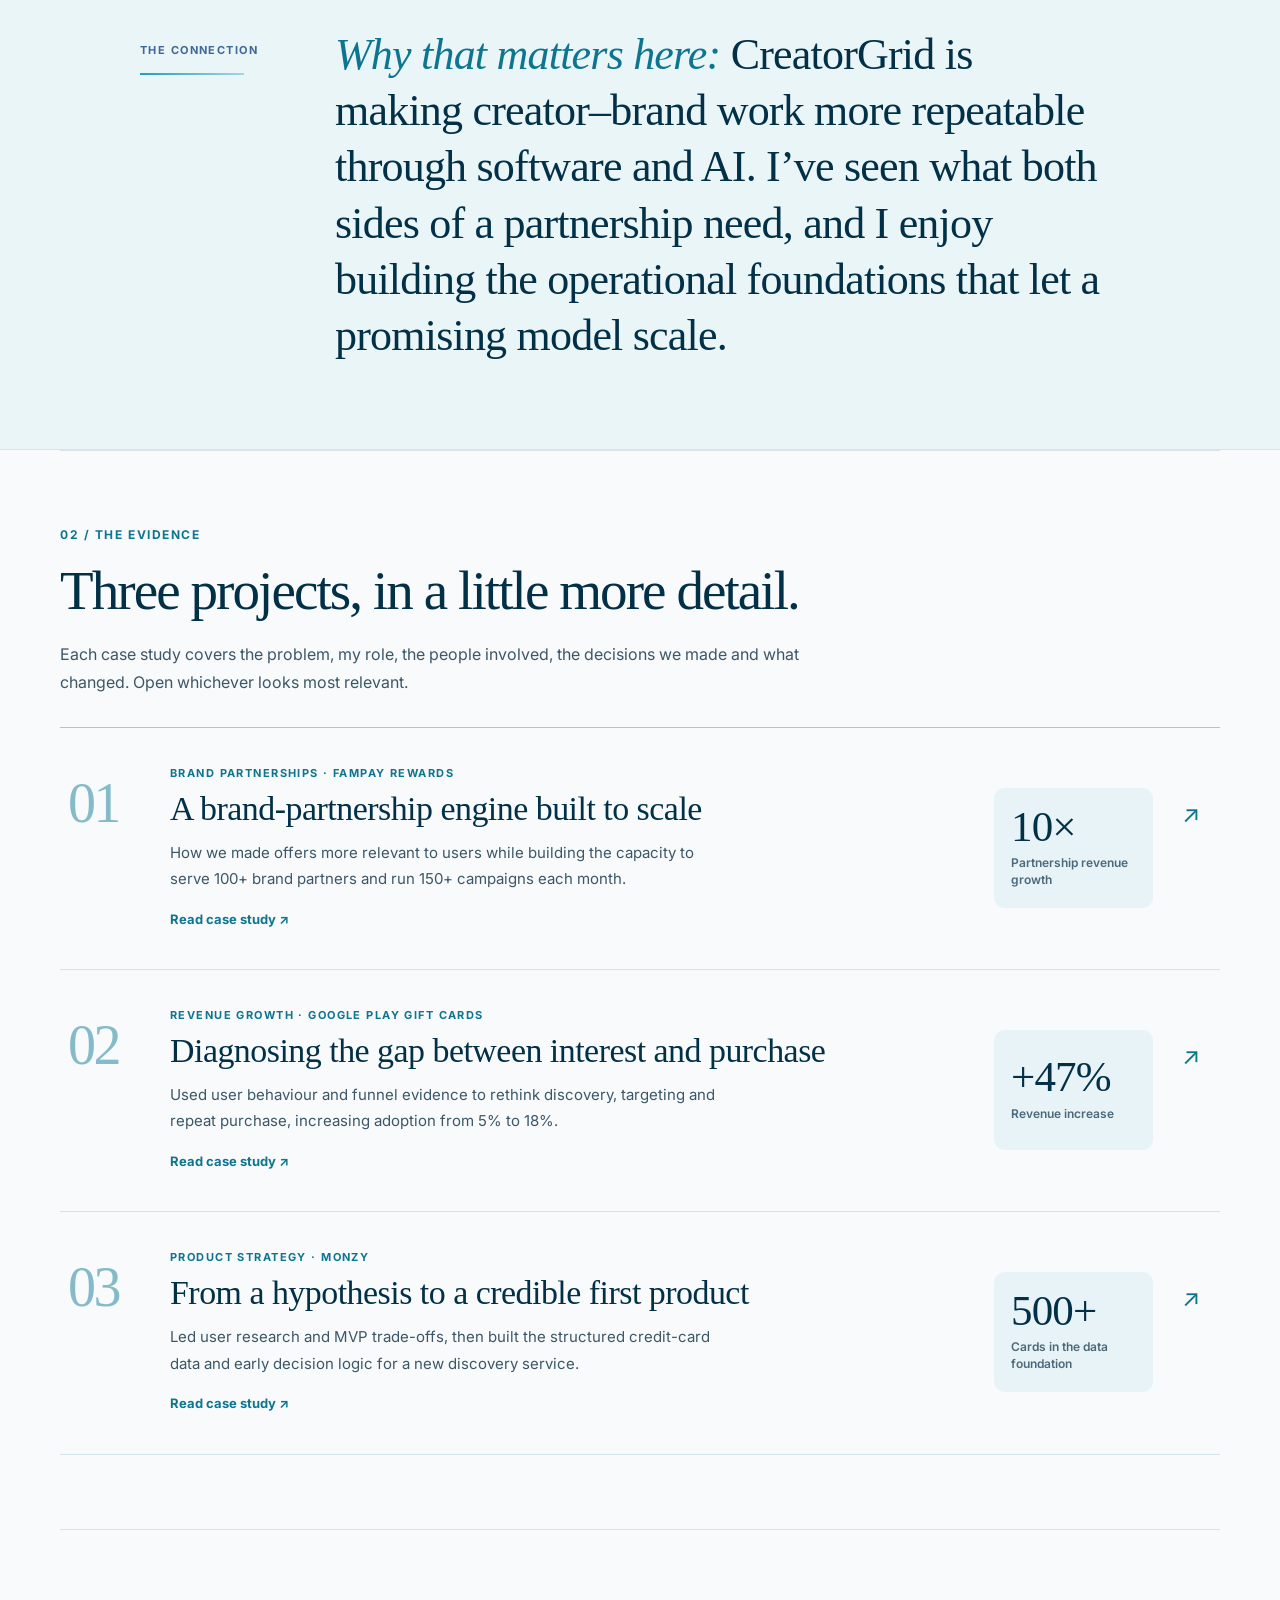
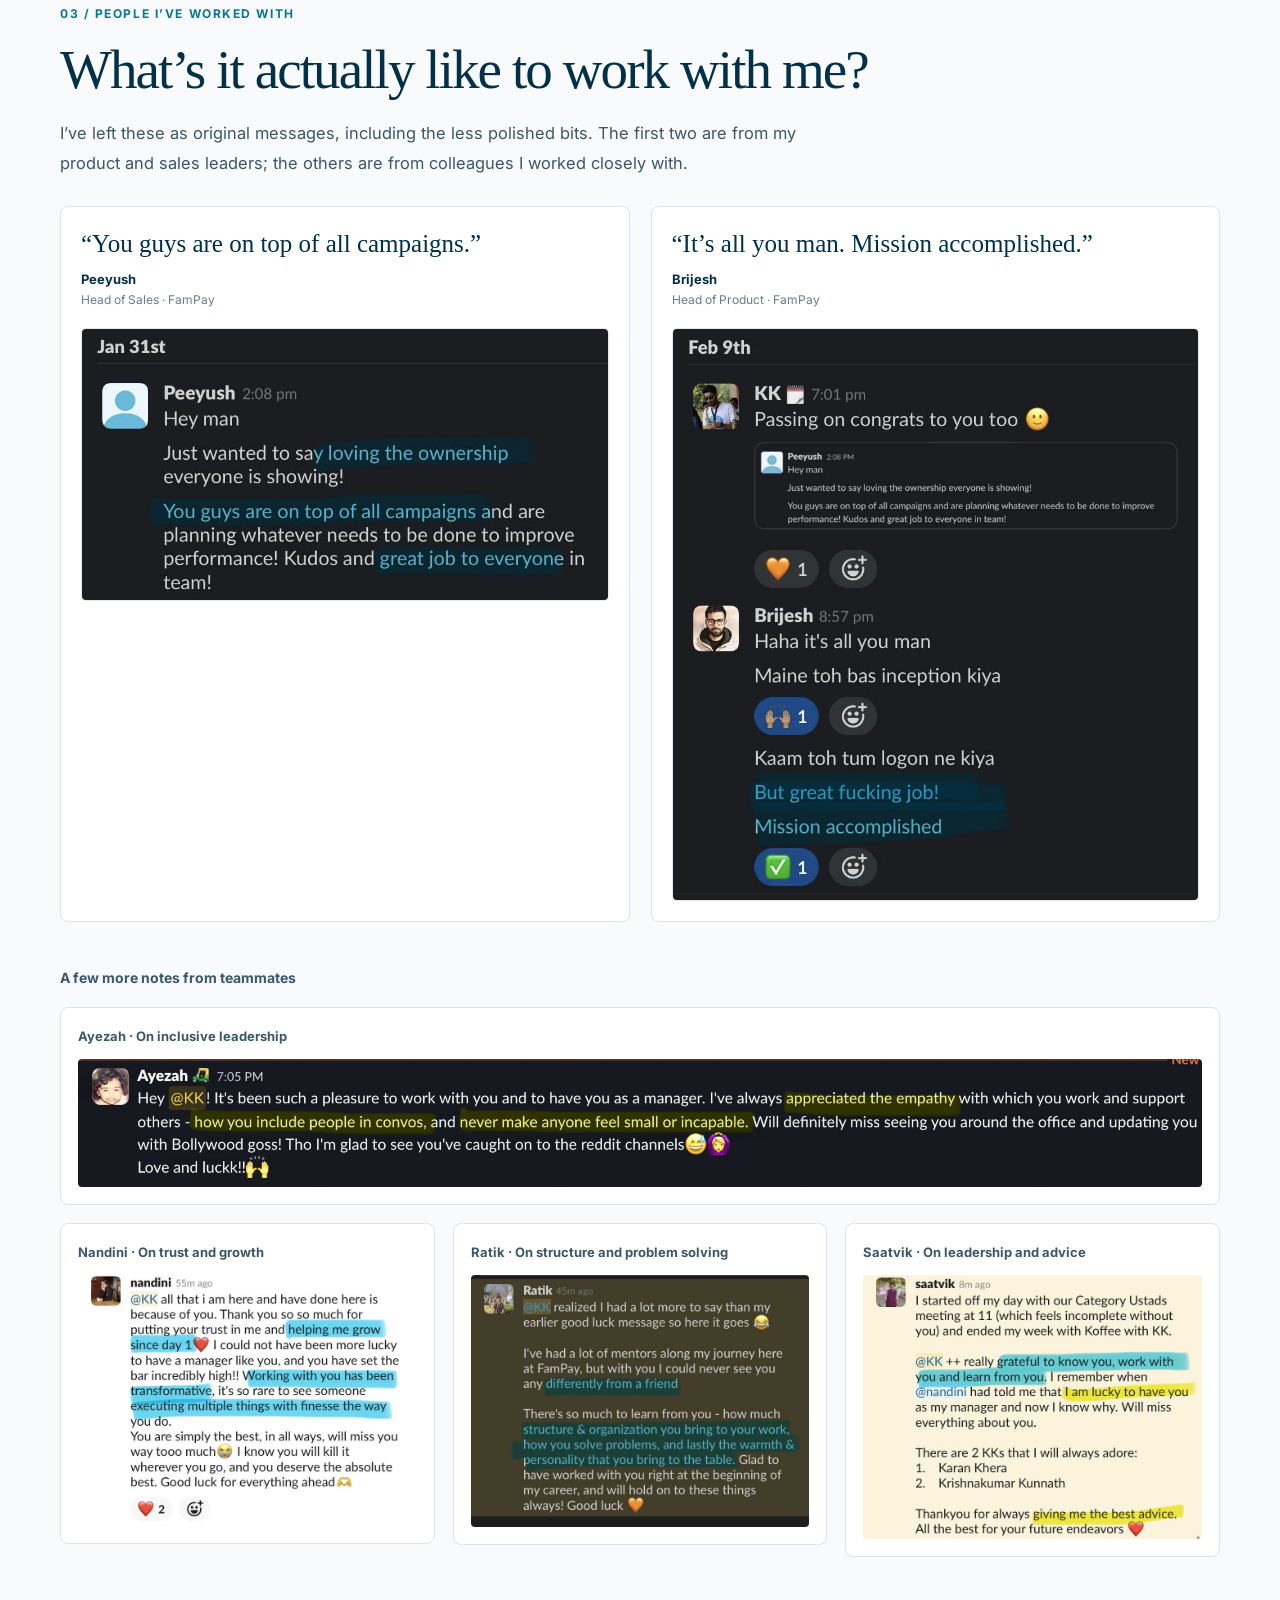
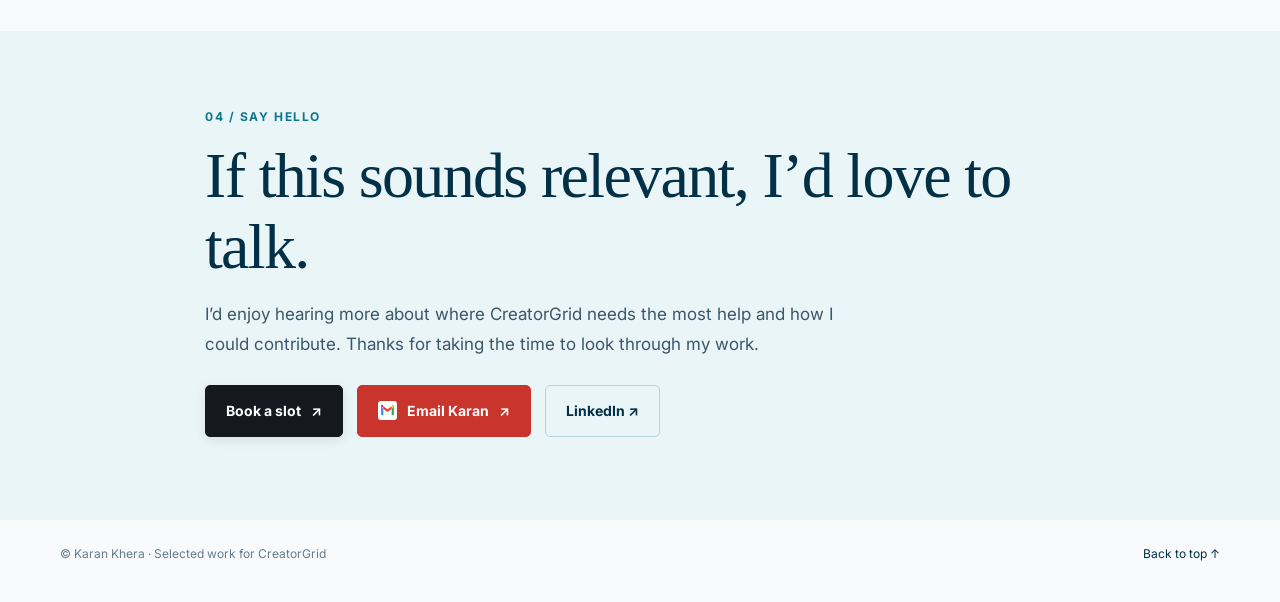
==== commit 361163c1: "Unify landing page with case-study typography and navy palette; enable continuous music navigation" ====
--- a/index.html
+++ b/index.html
@@ -1,10 +1,10 @@
 <!DOCTYPE html>
 <html lang="en">
 <head>
-<link rel="icon" type="image/jpeg" href="assets/karan-headshot.jpg?v=2">
+<link rel="icon" type="image/jpeg" href="assets/karan-headshot.jpg?v=6">
 <meta charset="utf-8">
 <meta name="viewport" content="width=device-width, initial-scale=1">
-<meta name="theme-color" content="#f6f9ff">
+<meta name="theme-color" content="#f8fafb">
 <meta name="description" content="Karan Khera's note to Izzy and Ali about the CreatorGrid Founder's Associate role: four reasons, three case studies and notes from colleagues.">
 <meta property="og:title" content="For Izzy & Ali | Karan Khera × CreatorGrid">
 <meta property="og:description" content="Why I think I could be useful to the CreatorGrid team. Three projects and the people behind the work.">
@@ -12,7 +12,7 @@
 <title>For Izzy & Ali | Karan Khera — CreatorGrid</title>
 <link rel="preconnect" href="https://fonts.googleapis.com">
 <link rel="preconnect" href="https://fonts.gstatic.com" crossorigin>
-<link href="https://fonts.googleapis.com/css2?family=DM+Sans:wght@400;500;600;700&family=Instrument+Serif:ital@0;1&display=swap" rel="stylesheet">
+<link href="https://fonts.googleapis.com/css2?family=Inter:wght@400..800&amp;display=swap" rel="stylesheet">
 <style>
 :root{--blue:#2459a8;--navy:#142f58;--ink:#1a2d48;--text:#334b68;--muted:#637894;--line:#dbe5f1;--wash:#f7faff;--lighter:#edf4ff;--white:#fff;--serif:'Instrument Serif',Georgia,'Times New Roman',serif;--sans:'DM Sans',Inter,system-ui,-apple-system,'Segoe UI',sans-serif}
 *{box-sizing:border-box}html{scroll-behavior:smooth}body{margin:0;color:var(--ink);background:var(--wash);font:500 17px/1.68 var(--sans);-webkit-font-smoothing:antialiased}a{color:var(--blue);text-underline-offset:4px}a:hover{text-decoration-thickness:2px}button{font:inherit;cursor:pointer}a:focus-visible,button:focus-visible{outline:3px solid #3177de;outline-offset:4px;border-radius:3px}::selection{background:#c8deff}
@@ -98,8 +98,10 @@
 @media(max-width:640px){.brand{font-size:16px}.nav{gap:12px}.nav a{font-size:12px}.nav a:nth-child(1){display:none}.intro{font-size:18px}.reason-card h3{font-size:18px}.reason-card p{font-size:14px}.project-category{font-size:10px}.project-description{font-size:14px}}
 @media(max-width:360px){.brand{font-size:14px}.nav a:nth-child(3){display:none}}
 </style>
+<link rel="stylesheet" href="site-design.css">
+<script>if(window.parent!==window)document.documentElement.classList.add("embedded-page");</script>
 </head>
-<body>
+<body class="portfolio-home">
 <div class="wide"><header class="site-header">
 <a class="brand" href="#top" aria-label="Back to the top of Karan's page"><span class="brand-photo" aria-hidden="true" title="Karan Khera"><img src="assets/karan-headshot.jpg" alt="" width="40" height="40"></span><span>Karan Khera</span></a>
 <nav class="nav" aria-label="On this page"><a href="#why">Why me</a><a href="#work">Selected work</a><a href="#notes">Social proof</a><a class="nav-contact" href="https://mail.google.com/mail/?view=cm&amp;fs=1&amp;to=karanskhera%40gmail.com&amp;su=CreatorGrid%20Founders%20Associate%20%E2%80%93%20hello" target="_blank" rel="noopener noreferrer">Email Karan ↗</a></nav>
@@ -218,6 +220,7 @@
 })();
 
 (function(){
+  if(window.parent!==window)return;
   const dock=document.getElementById('music-dock');
   const audio=document.getElementById('cafe-music');
   const btn=document.getElementById('music-toggle');
@@ -336,4 +339,5 @@
   reduce.addEventListener?.('change',()=>{if(reduce.matches){cancelAnimationFrame(raf);drawIdle();}else if(!audio.paused)draw();});
 })();
 </script>
+<script src="site-navigation.js"></script>
 </body></html>
--- a/site-design.css
+++ b/site-design.css
@@ -0,0 +1,184 @@
+/* Unified typography, palette, navigation and persistent music player.
+   Primary #023047 | Accent #219ebc | Pale accent #eaf6f9.
+   Purposefully keep color restrained: use dark navy for main structure, cyan for selected signals. */
+:root {
+  --hero:#023047;
+  --highlight:#219ebc;
+  --highlight-ink:#0e7591;
+  --highlight-wash:#eaf6f9;
+}
+html {scroll-behavior:smooth}
+body.portfolio-home,body.portfolio-case {font-family:Inter,-apple-system,BlinkMacSystemFont,"Segoe UI",Arial,sans-serif}
+body.portfolio-home {
+  --blue:#023047; --navy:#023047; --ink:#023047;
+  --text:#3b5768; --muted:#657d8d; --line:#d9e5ea;
+  --wash:#f8fafb; --lighter:#eaf5f8;
+  --serif:Georgia,"Times New Roman",serif; --sans:Inter,-apple-system,BlinkMacSystemFont,"Segoe UI",Arial,sans-serif;
+  font:400 17px/1.73 var(--sans); background:var(--wash);
+}
+.portfolio-home .site-header {height:86px}
+.portfolio-home .brand {font-size:22px;letter-spacing:-.035em;font-weight:750;color:var(--hero)}
+.portfolio-home .brand-photo {border-radius:8px;border-color:#ccdfe7;background:#edf5f8}
+.portfolio-home .nav a {font-size:14px;font-weight:650}
+.portfolio-home h1, .portfolio-home h2, .portfolio-home .section-title,
+.portfolio-home .project-title, .portfolio-home .project-no,
+.portfolio-home .project-metric strong, .portfolio-home .testimonial blockquote,
+.portfolio-home .contact-title {font-family:var(--serif)}
+.portfolio-home h1 {font-size:clamp(49px,6.2vw,83px);line-height:1.1;letter-spacing:-.044em;color:var(--hero)}
+.portfolio-home h1 .name {color:var(--highlight-ink)}
+.portfolio-home h1 .lower {color:var(--hero);font-size:.75em;line-height:1.16}
+.portfolio-home .hero {padding-top:79px;padding-bottom:75px}
+.portfolio-home .intro {font:400 clamp(18px,1.85vw,21px)/1.76 var(--sans)}
+.portfolio-home .hello, .portfolio-home .eyebrow, .portfolio-home .project-category {color:var(--highlight-ink)}
+.portfolio-home .section-title {font-size:clamp(39px,4.3vw,56px);line-height:1.16;letter-spacing:-.035em}
+.portfolio-home .section-dek {font-size:16.5px}
+.portfolio-home .reason-card h3 {font-size:20px;font-weight:700}
+.portfolio-home .reason-card p {font-size:15px}
+.portfolio-home .reason-card .reason-num {color:var(--highlight-ink)}
+.portfolio-home .dot-btn[aria-current=true] {background:var(--highlight-ink)}
+.portfolio-home .btn {font-size:14px}
+.portfolio-home .btn:not(.btn-email):not(.btn-book):not(.ghost) {background:var(--hero);border-color:var(--hero)}
+.portfolio-home .ghost {color:var(--hero);border-color:#b8d2dc}
+.portfolio-home .ghost:hover {background:#e9f5f9}
+.portfolio-home .interlude {background:#eaf5f8}
+.portfolio-home .interlude h2 {color:var(--hero)}
+.portfolio-home .interlude h2 em {color:var(--highlight-ink)}
+.portfolio-home .interlude-line {background:linear-gradient(90deg,var(--highlight) 0%,#a6d5e0 80%,transparent 80%)}
+.portfolio-home .project-index {border-top-color:#a5c8d4}
+.portfolio-home .project-row {border-bottom-color:#d3e4e9}
+.portfolio-home .project-row:hover {background:#eff7f9}
+.portfolio-home .project-no {color:#85bbc9}
+.portfolio-home .project-title {color:var(--hero);font-size:clamp(27px,2.65vw,35px)}
+.portfolio-home .project-description {font-size:15px}
+.portfolio-home .project-visit {color:var(--highlight-ink);font-size:13px}
+.portfolio-home .project-metric {background:#e7f3f7}
+.portfolio-home .project-metric strong {color:var(--hero)}
+.portfolio-home .project-metric span {color:#4b697b}
+.portfolio-home .project-arrow {color:var(--highlight-ink)}
+.portfolio-home .testimonial .name {color:var(--hero)}
+.portfolio-home .contact {background:#eaf5f8}
+.portfolio-home .contact-title {color:var(--hero)}
+.portfolio-home .contact-copy {font-size:17px}
+.portfolio-home .music-track {font-size:14px}
+.portfolio-home .music-artist {font-size:12px}
+
+body.portfolio-case {
+  --bg:#f8fafb;--ink:#023047;--body:#3e5969;--muted:#657c89;--line:#d9e5ea;
+  --accent:#0e7591;--accent-light:#eaf6f9;--white:#fff;
+  background:var(--bg);color:var(--ink);font:400 16px/1.72 Inter,-apple-system,BlinkMacSystemFont,"Segoe UI",Arial,sans-serif;
+}
+.portfolio-case a:not(.portfolio-back):not(.pager-link):not(.case-switch):not(.cta-button) {text-decoration-color:#9ecbd8}
+.portfolio-case ::selection {background:#d6edf3}
+.portfolio-case .portfolio-case-header {
+  height:70px;display:grid;grid-template-columns:minmax(160px,1fr) auto minmax(160px,1fr);
+  gap:12px;align-items:center;background:#f7fafb;border-bottom:1px solid var(--line);
+  color:var(--hero);padding:0 max(22px,5.1%);font-size:14px;
+}
+.portfolio-case .portfolio-back {color:var(--hero);font-size:14px;font-weight:700;text-decoration:none;min-width:0}
+.portfolio-case .portfolio-back:hover {color:var(--highlight-ink)}
+.portfolio-case .portfolio-case-name {color:#526e7e;font-size:13px;gap:8px}
+.portfolio-case .portfolio-case-name b {color:var(--hero);font-size:13px;font-weight:750}
+.portfolio-case .portfolio-case-header .case-divider {color:var(--highlight)}
+.portfolio-case .portfolio-case-filler {display:block;min-width:1px}
+.portfolio-case .rail {
+  position:fixed;top:50%;transform:translateY(-50%);
+  left:max(18px,calc((100vw - 1430px)/2));width:235px;
+  max-height:calc(100dvh - 110px);overflow:auto;
+  padding:10px 20px 12px 0;border-right:1px solid var(--line);
+  z-index:10;scrollbar-width:thin;
+}
+.portfolio-case .rail-title {font-size:11px;font-weight:750;letter-spacing:.12em;color:#587486;margin:2px 0 15px}
+.portfolio-case .rail-group {font-size:11px;font-weight:700;letter-spacing:.11em;color:#6b8390;padding-top:20px}
+.portfolio-case .rail a {font-size:14px;line-height:1.48;font-weight:550;color:#4e6978;padding:11px 10px;gap:12px}
+.portfolio-case .rail a .nav-index {font-size:11px;font-weight:700;color:#86a1ad;min-width:20px}
+.portfolio-case .rail a:hover {background:#eff6f8;color:var(--hero)}
+.portfolio-case .rail a.active {background:#e9f5f8;color:var(--hero);font-weight:750}
+.portfolio-case .rail a.active .nav-index {color:var(--highlight-ink)}
+.portfolio-case .rail-progress {background:#dbe9ee}
+.portfolio-case .rail-progress span {background:var(--highlight)}
+.portfolio-case .eyebrow, .portfolio-case .eyebrow-name, .portfolio-case .chapter, .portfolio-case .subsection {color:var(--highlight-ink)}
+.portfolio-case h1, .portfolio-case h2 {color:var(--hero)}
+.portfolio-case h1 em {color:var(--highlight-ink)}
+.portfolio-case .rule-note {border-color:var(--highlight)}
+.portfolio-case .lastlinks {display:flex;flex-wrap:wrap;gap:18px}
+.portfolio-case .lastlinks a {font-size:14px;font-weight:650}
+.portfolio-case .case-bottom-nav {
+  display:grid;grid-template-columns:repeat(2,minmax(0,1fr));gap:14px;margin:43px 0 24px;padding:22px 0;
+  border-top:1px solid var(--line);border-bottom:1px solid var(--line);
+}
+.portfolio-case .pager-link {
+  display:flex;flex-direction:column;justify-content:center;gap:5px;
+  min-height:76px;padding:15px 17px;border-radius:6px;border:1px solid #c9dfe6;
+  background:#fff;color:var(--hero);text-decoration:none;font-weight:700;font-size:15px;line-height:1.4;
+}
+.portfolio-case .pager-link:hover {background:#ecf7fa;border-color:#8ac7d6}
+.portfolio-case .pager-link:last-child {text-align:right;align-items:flex-end}
+.portfolio-case .pager-link small {font-size:10px;text-transform:uppercase;letter-spacing:.12em;font-weight:750;color:var(--highlight-ink)}
+.portfolio-case .pager-empty {visibility:hidden}
+.portfolio-case .portfolio-case-header,.portfolio-case .case-bottom-nav,.portfolio-case .lastlinks {font-family:Inter,-apple-system,BlinkMacSystemFont,"Segoe UI",sans-serif}
+
+/* Identical native player on every standalone page. The host player remains mounted
+   above iframe page swaps, so audio doesn't restart. */
+.music-dock {
+  position:fixed;bottom:90px;right:max(22px,calc((100vw - 1160px)/2));
+  z-index:200;font-family:Inter,system-ui,sans-serif;width:min(365px,calc(100vw - 24px));
+}
+.music-shell {display:grid;grid-template-columns:46px minmax(0,1fr) 90px;gap:13px;align-items:center;min-height:84px;padding:14px 15px;background:rgba(255,255,255,.985);border:1px solid #dce8ec;border-radius:16px;box-shadow:0 9px 36px rgba(2,48,71,.13),0 1px 3px rgba(2,48,71,.045);backdrop-filter:blur(12px)}
+.music-play {display:grid;place-items:center;width:46px;height:46px;border:0;border-radius:50%;background:#181818;color:white;cursor:pointer;flex-shrink:0;transition:transform .16s ease,background .16s ease}
+.music-play:hover {background:#333;transform:scale(1.035)}
+.music-play:focus-visible {outline:3px solid #82c7d8;outline-offset:3px}
+.music-play[aria-busy=true] {opacity:.65;cursor:progress}
+.music-play svg {width:18px;height:18px;fill:currentColor;display:block}
+.music-dock .music-play .music-icon-pause {display:none}
+.music-dock .music-play .music-icon-play {display:block}
+.music-dock[data-playing="true"] .music-play .music-icon-play {display:none}
+.music-dock[data-playing="true"] .music-play .music-icon-pause {display:block}
+.music-copy {min-width:0;display:flex;flex-direction:column;gap:3px}
+.music-track {color:#152f40;font-size:14px;line-height:1.22;font-weight:750;letter-spacing:-.018em;white-space:nowrap;overflow:hidden;text-overflow:ellipsis}
+.music-artist {font-size:12px;color:#667b89;line-height:1.2;white-space:nowrap;overflow:hidden;text-overflow:ellipsis}
+.music-meta {font-size:10px;line-height:1.3;color:#708a98;min-height:13px;white-space:nowrap;overflow:hidden;text-overflow:ellipsis}
+.music-meter {display:flex;align-items:center;justify-content:center;gap:1px;min-width:0;height:37px;padding-left:2px;border-left:1px solid #e4edf1}
+.music-meter canvas {width:80px;height:32px;display:block}
+.music-progress {height:2px;width:100%;background:#e5edf0;border-radius:5px;overflow:hidden;margin-top:3px}
+.music-progress span {display:block;height:100%;width:0%;background:#219ebc;transition:width .25s linear}
+.sr-only {position:absolute!important;width:1px!important;height:1px!important;overflow:hidden!important;clip:rect(0,0,0,0)!important;white-space:nowrap!important;clip-path:inset(50%)!important}
+html.embedded-page .music-dock {display:none!important}
+
+@media(max-width:1080px){
+  .portfolio-case .rail {left:14px;width:188px}
+}
+@media(max-width:675px){
+  .portfolio-case .rail {display:none}
+  .portfolio-case .portfolio-case-header {height:60px;padding:0 16px;grid-template-columns:1fr auto 1fr}
+  .portfolio-case .portfolio-back {font-size:12px}
+  .portfolio-case .portfolio-case-name {font-size:11px}
+  .portfolio-case .portfolio-case-name b {font-size:11px}
+  .portfolio-case .portfolio-case-name .case-name {display:none}
+  .portfolio-case .pager-link {font-size:13px;padding:12px}
+  .portfolio-home .brand {font-size:17px}
+  .portfolio-home .nav a {font-size:12px}
+  .portfolio-home .nav a:nth-child(2),.portfolio-home .nav a:nth-child(3) {display:none}
+  .portfolio-home h1 {font-size:clamp(45px,9.6vw,66px);line-height:1.12}
+  .portfolio-home .intro {font-size:18px}
+  .portfolio-home .section-title {font-size:clamp(36px,8vw,44px)}
+  .portfolio-home .reason-card p {font-size:14px}
+  .portfolio-home .project-title {font-size:30px}
+  .portfolio-home .project-description {font-size:14px}
+  .portfolio-home .site-header {height:69px}
+  .music-dock {right:12px;bottom:85px;width:min(340px,calc(100vw - 24px))}
+  .music-shell {grid-template-columns:42px minmax(0,1fr) 76px;min-height:74px;gap:10px;padding:11px 12px;border-radius:14px}
+  .music-play {width:42px;height:42px}
+  .music-meter canvas {width:70px}
+  .portfolio-case .page {padding-bottom:130px}
+  .portfolio-home .contact {padding-bottom:118px}
+}
+@media(max-width:380px){
+  .portfolio-home .brand {font-size:15px}
+  .portfolio-home .nav a {font-size:11px}
+  .portfolio-home h1 {font-size:43px}
+  .portfolio-home .project-title {font-size:27px}
+  .portfolio-case .portfolio-case-header {grid-template-columns:minmax(112px,1fr) auto 10px}
+}
+@media(prefers-reduced-motion:reduce){
+  .music-play,.music-progress span {transition:none}
+}
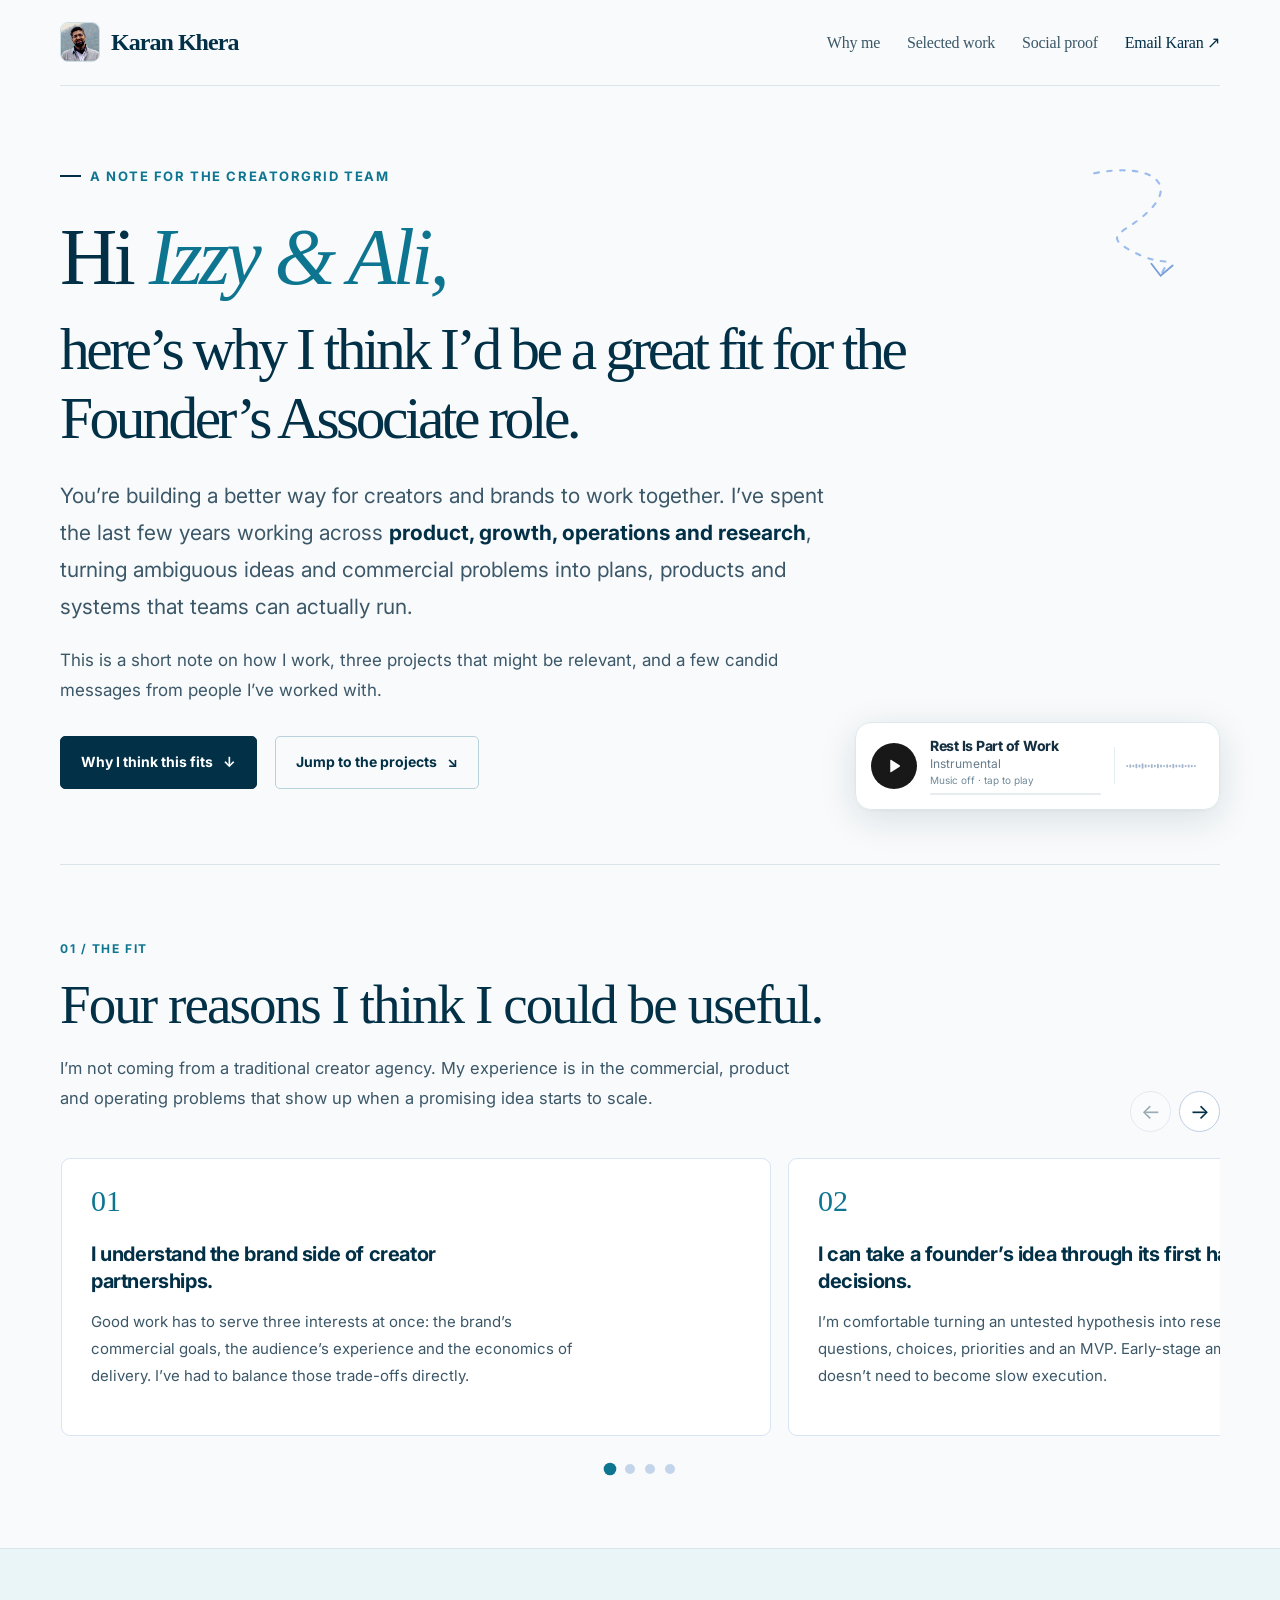
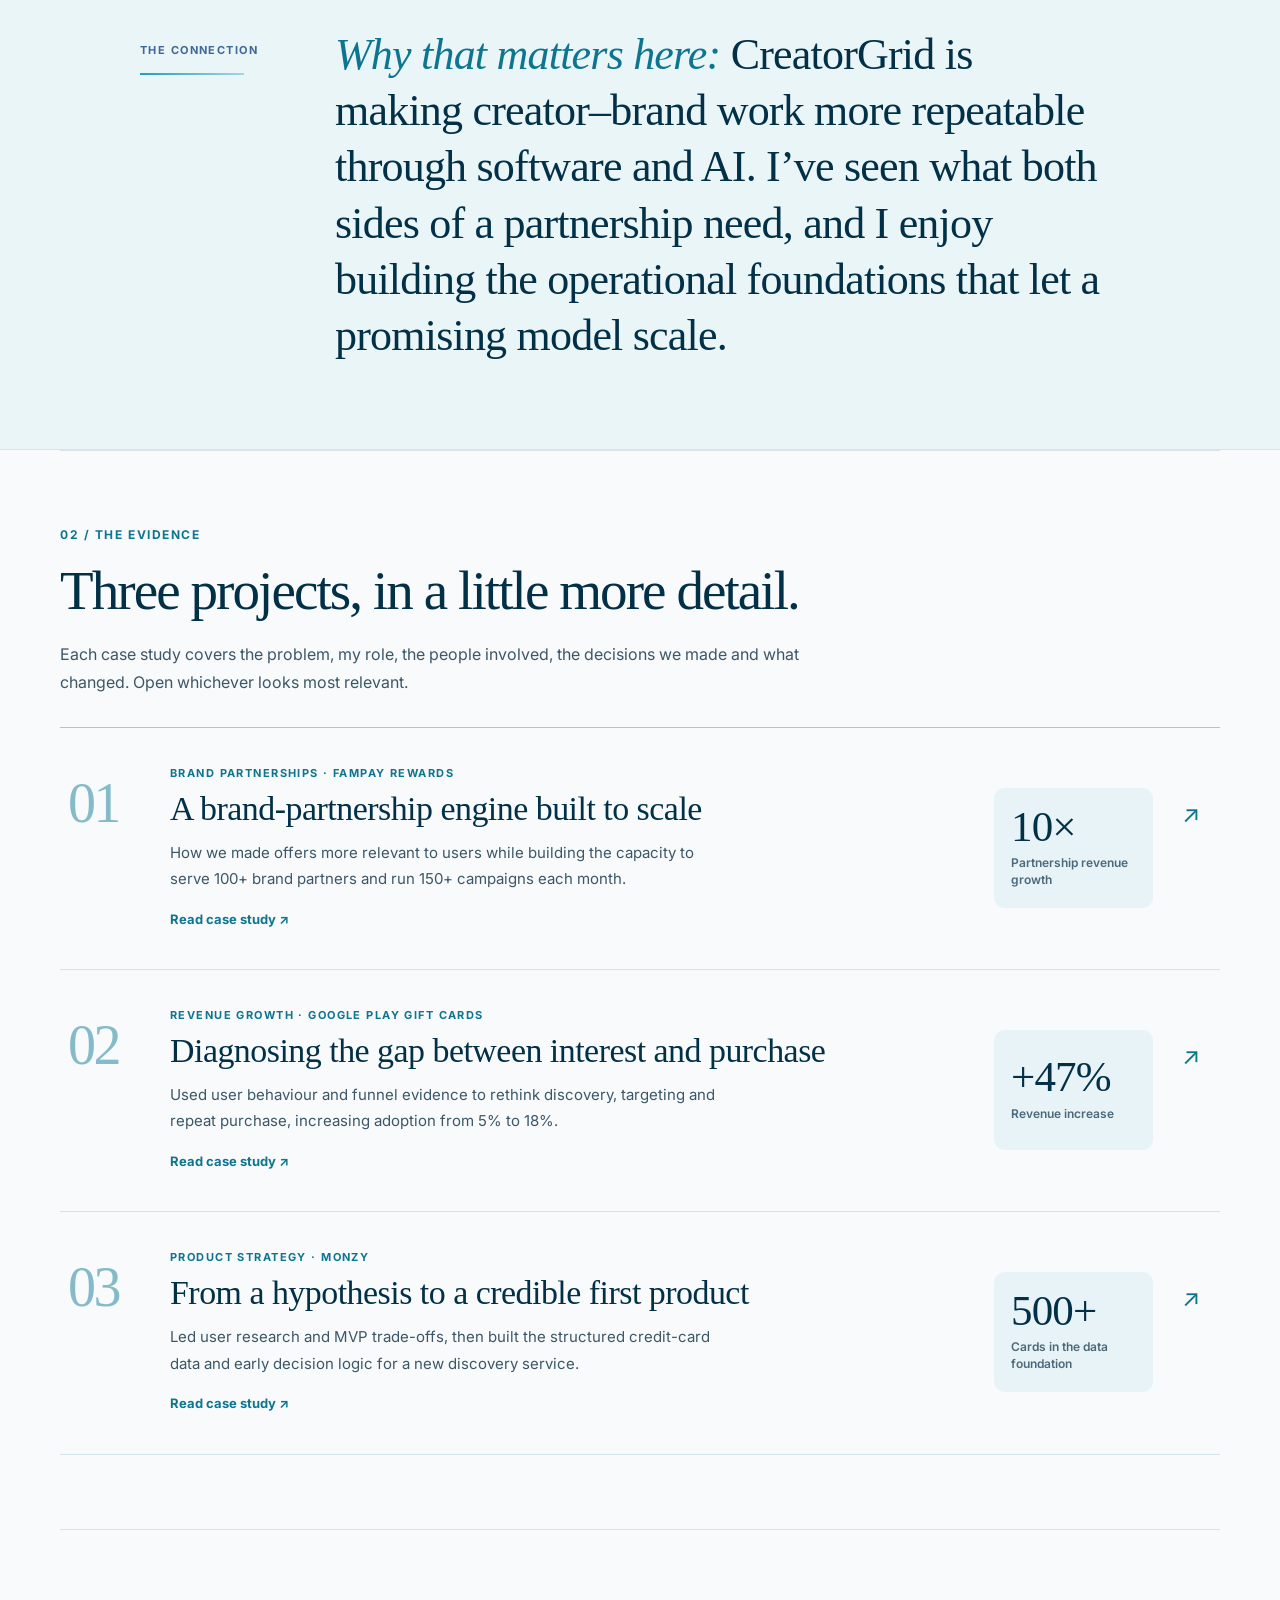
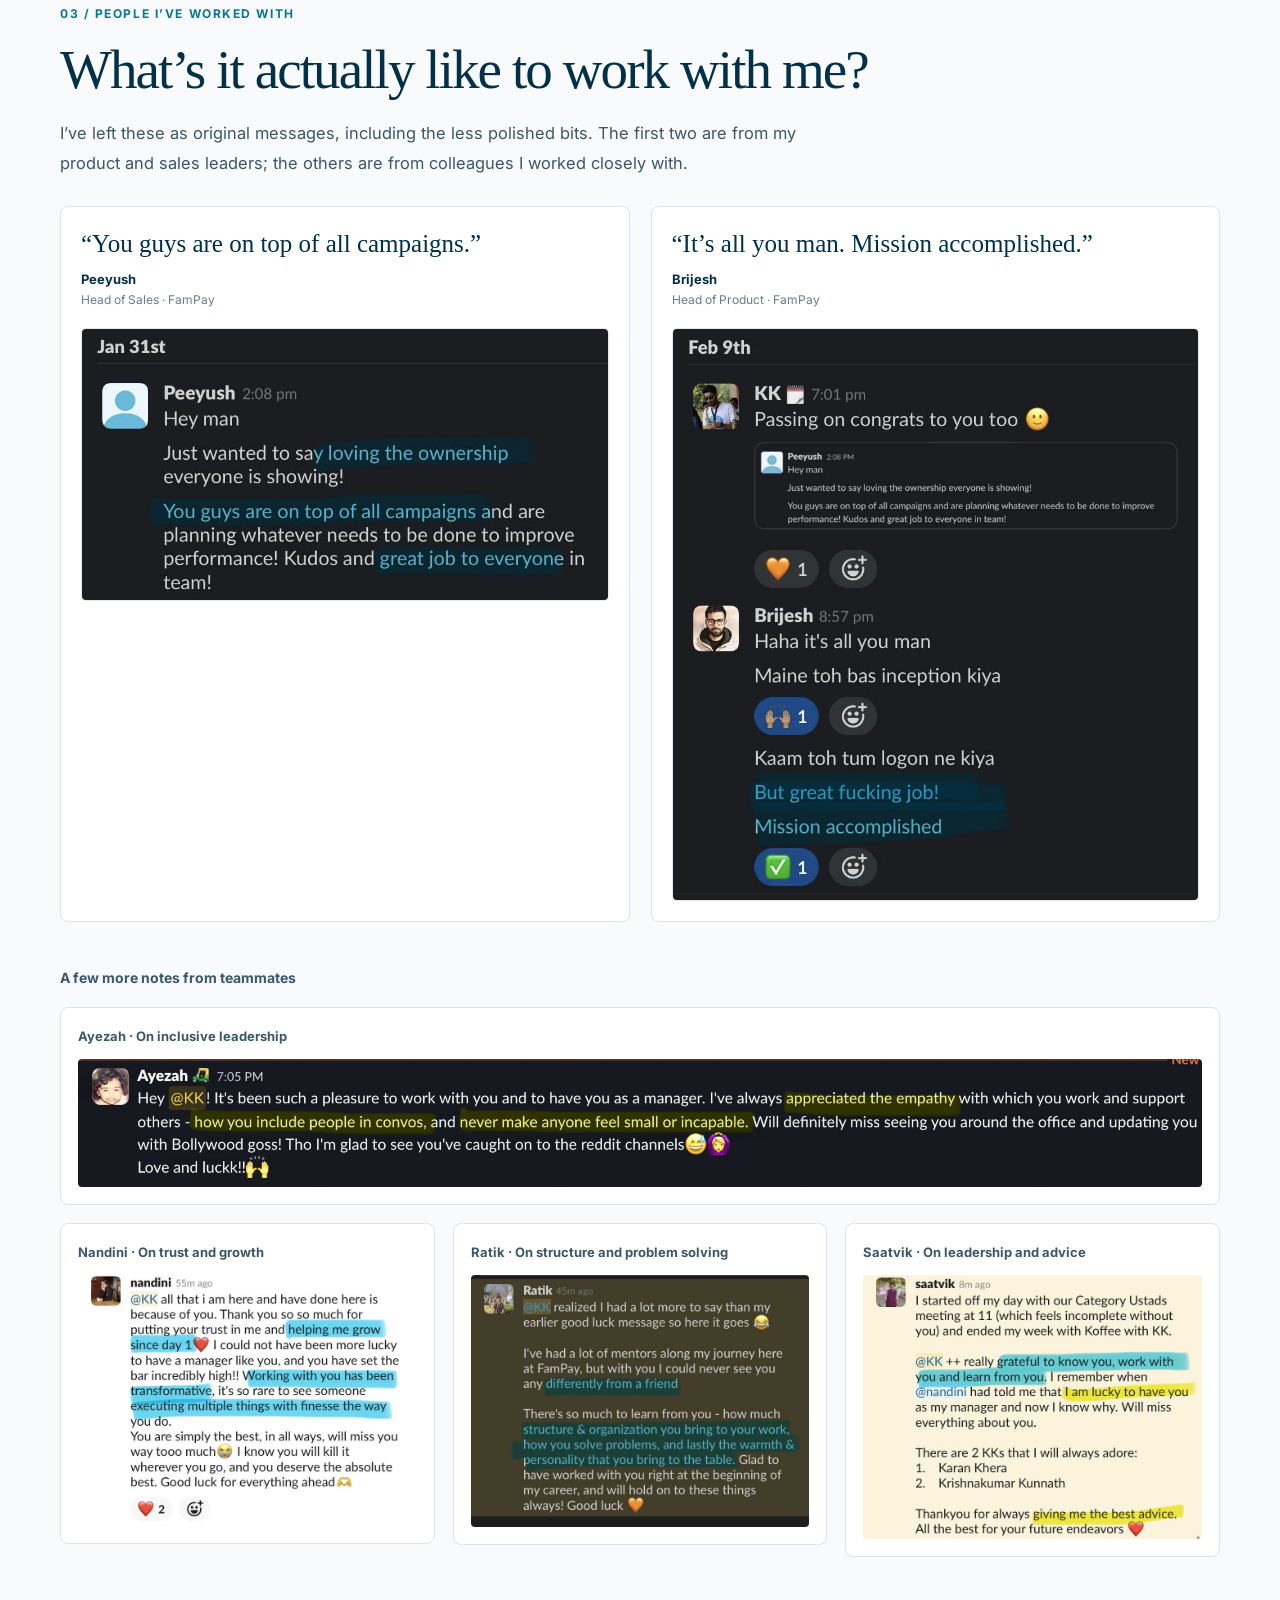
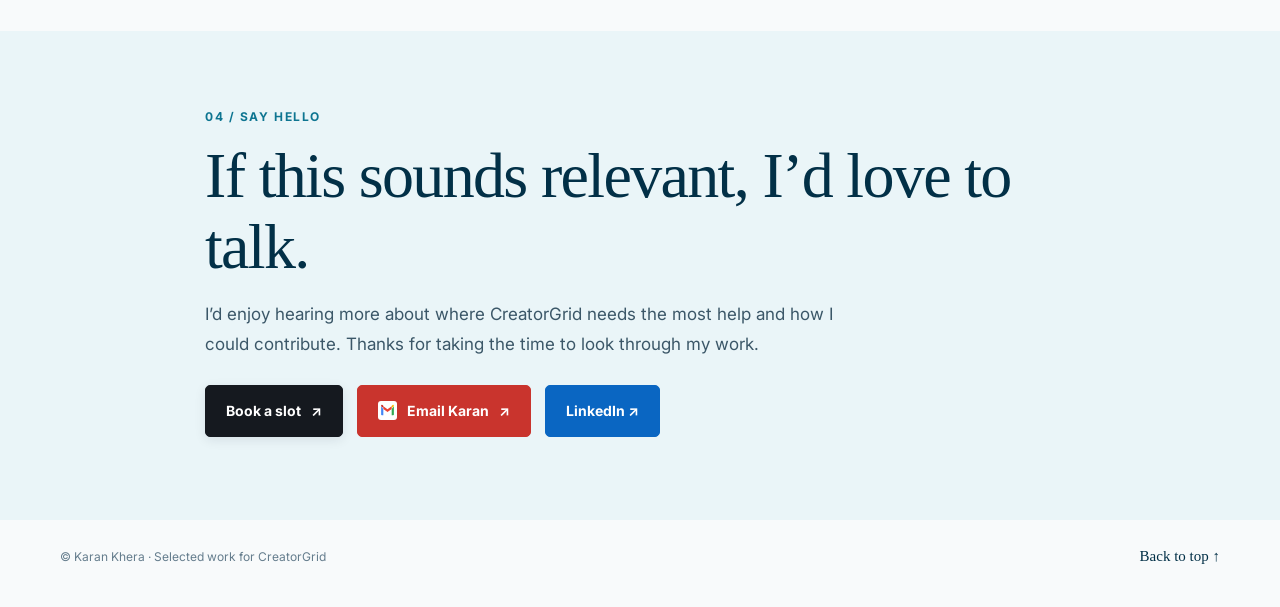
==== commit 969ca187: "Bold only areas of experience in landing-page intro" ====
--- a/index.html
+++ b/index.html
@@ -1,7 +1,7 @@
 <!DOCTYPE html>
 <html lang="en">
 <head>
-<link rel="icon" type="image/jpeg" href="assets/karan-headshot.jpg?v=6">
+<link rel="icon" type="image/png" sizes="32x32" href="favicon.png?v=1">
 <meta charset="utf-8">
 <meta name="viewport" content="width=device-width, initial-scale=1">
 <meta name="theme-color" content="#f8fafb">
@@ -110,7 +110,7 @@
 <section class="hero" aria-labelledby="hero-heading">
 <div class="hello">A note for the CreatorGrid team</div>
 <h1 id="hero-heading">Hi <span class="name">Izzy &amp; Ali,</span><span class="lower">here’s why I think I’d be a great fit for the Founder’s Associate role.</span></h1>
-<p class="intro">You’re building a better way for creators and brands to work together. <strong>I’ve spent the last few years working across product, growth, operations and research</strong>, turning ambiguous ideas and commercial problems into plans, products and systems that teams can actually run.</p>
+<p class="intro">You’re building a better way for creators and brands to work together. I’ve spent the last few years working across <strong>product, growth, operations and research</strong>, turning ambiguous ideas and commercial problems into plans, products and systems that teams can actually run.</p>
 <p class="intro" style="margin-top:0;font-size:17px;max-width:745px">This is a short note on how I work, three projects that might be relevant, and a few candid messages from people I’ve worked with.</p>
 <div class="hero-anchors"><a href="#why" class="btn">Why I think this fits <span aria-hidden="true">↓</span></a><a href="#work" class="btn ghost">Jump to the projects <span aria-hidden="true">↘</span></a></div>
 <svg class="scribble" viewBox="0 0 120 130" aria-hidden="true"><path d="M19 10 C76 -1,108 18,82 47 S23 75,61 95 S104 95,92 119" stroke="#80a8e9" stroke-width="2.3" fill="none" stroke-linecap="round" stroke-dasharray="5 9"/><path d="M81 108 L91 121 L104 110" fill="none" stroke="#5084ce" stroke-width="2" stroke-linecap="round"/></svg>
--- a/site-design.css
+++ b/site-design.css
@@ -115,7 +115,43 @@
 .portfolio-case .pager-link:last-child {text-align:right;align-items:flex-end}
 .portfolio-case .pager-link small {font-size:10px;text-transform:uppercase;letter-spacing:.12em;font-weight:750;color:var(--highlight-ink)}
 .portfolio-case .pager-empty {visibility:hidden}
-.portfolio-case .portfolio-case-header,.portfolio-case .case-bottom-nav,.portfolio-case .lastlinks {font-family:Inter,-apple-system,BlinkMacSystemFont,"Segoe UI",sans-serif}
+/* Navigation mirrors the landing headline's exact Georgia serif, while reading content
+   and the case-study side index remain in the more utilitarian Inter. */
+.portfolio-home .brand {
+  font-family:Georgia,"Times New Roman",serif;
+  font-size:24px;font-weight:700;letter-spacing:-.04em;
+}
+.portfolio-home .nav a {
+  font-family:Georgia,"Times New Roman",serif;
+  font-size:16px;font-weight:400;letter-spacing:-.015em;
+}
+.portfolio-home .footer a {
+  font-family:Georgia,"Times New Roman",serif;font-size:15px;font-weight:400;
+}
+.portfolio-case .portfolio-case-header,
+.portfolio-case .case-bottom-nav,
+.portfolio-case .lastlinks {
+  font-family:Georgia,"Times New Roman",serif;
+}
+.portfolio-case .portfolio-case-header .portfolio-back {
+  font-family:Georgia,"Times New Roman",serif;
+  font-size:16px;font-weight:400;letter-spacing:-.01em;
+}
+.portfolio-case .portfolio-case-name,
+.portfolio-case .portfolio-case-name b {
+  font-family:Georgia,"Times New Roman",serif;font-size:15px;
+}
+.portfolio-case .pager-link {
+  font-family:Georgia,"Times New Roman",serif;
+  font-size:19px;font-weight:400;letter-spacing:-.015em;
+}
+.portfolio-case .pager-link small {
+  font-family:Georgia,"Times New Roman",serif;
+  font-size:12px;font-weight:700;text-transform:none;letter-spacing:.015em;
+}
+.portfolio-case .lastlinks a {
+  font-family:Georgia,"Times New Roman",serif;font-size:16px;font-weight:400;
+}
 
 /* Identical native player on every standalone page. The host player remains mounted
    above iframe page swaps, so audio doesn't restart. */
@@ -150,7 +186,7 @@
 @media(max-width:675px){
   .portfolio-case .rail {display:none}
   .portfolio-case .portfolio-case-header {height:60px;padding:0 16px;grid-template-columns:1fr auto 1fr}
-  .portfolio-case .portfolio-back {font-size:12px}
+  .portfolio-case .portfolio-case-header .portfolio-back {font-size:13px}
   .portfolio-case .portfolio-case-name {font-size:11px}
   .portfolio-case .portfolio-case-name b {font-size:11px}
   .portfolio-case .portfolio-case-name .case-name {display:none}
@@ -181,4 +217,16 @@
 }
 @media(prefers-reduced-motion:reduce){
   .music-play,.music-progress span {transition:none}
-}+}
+/* LinkedIn CTA: use its recognizable brand blue, without affecting the outline project CTA. */
+.portfolio-home .contact-links a[href*="linkedin.com"] {
+  background:#0A66C2;
+  border-color:#0A66C2;
+  color:#fff;
+}
+.portfolio-home .contact-links a[href*="linkedin.com"]:hover,
+.portfolio-home .contact-links a[href*="linkedin.com"]:focus-visible {
+  background:#004182;
+  border-color:#004182;
+  color:#fff;
+}
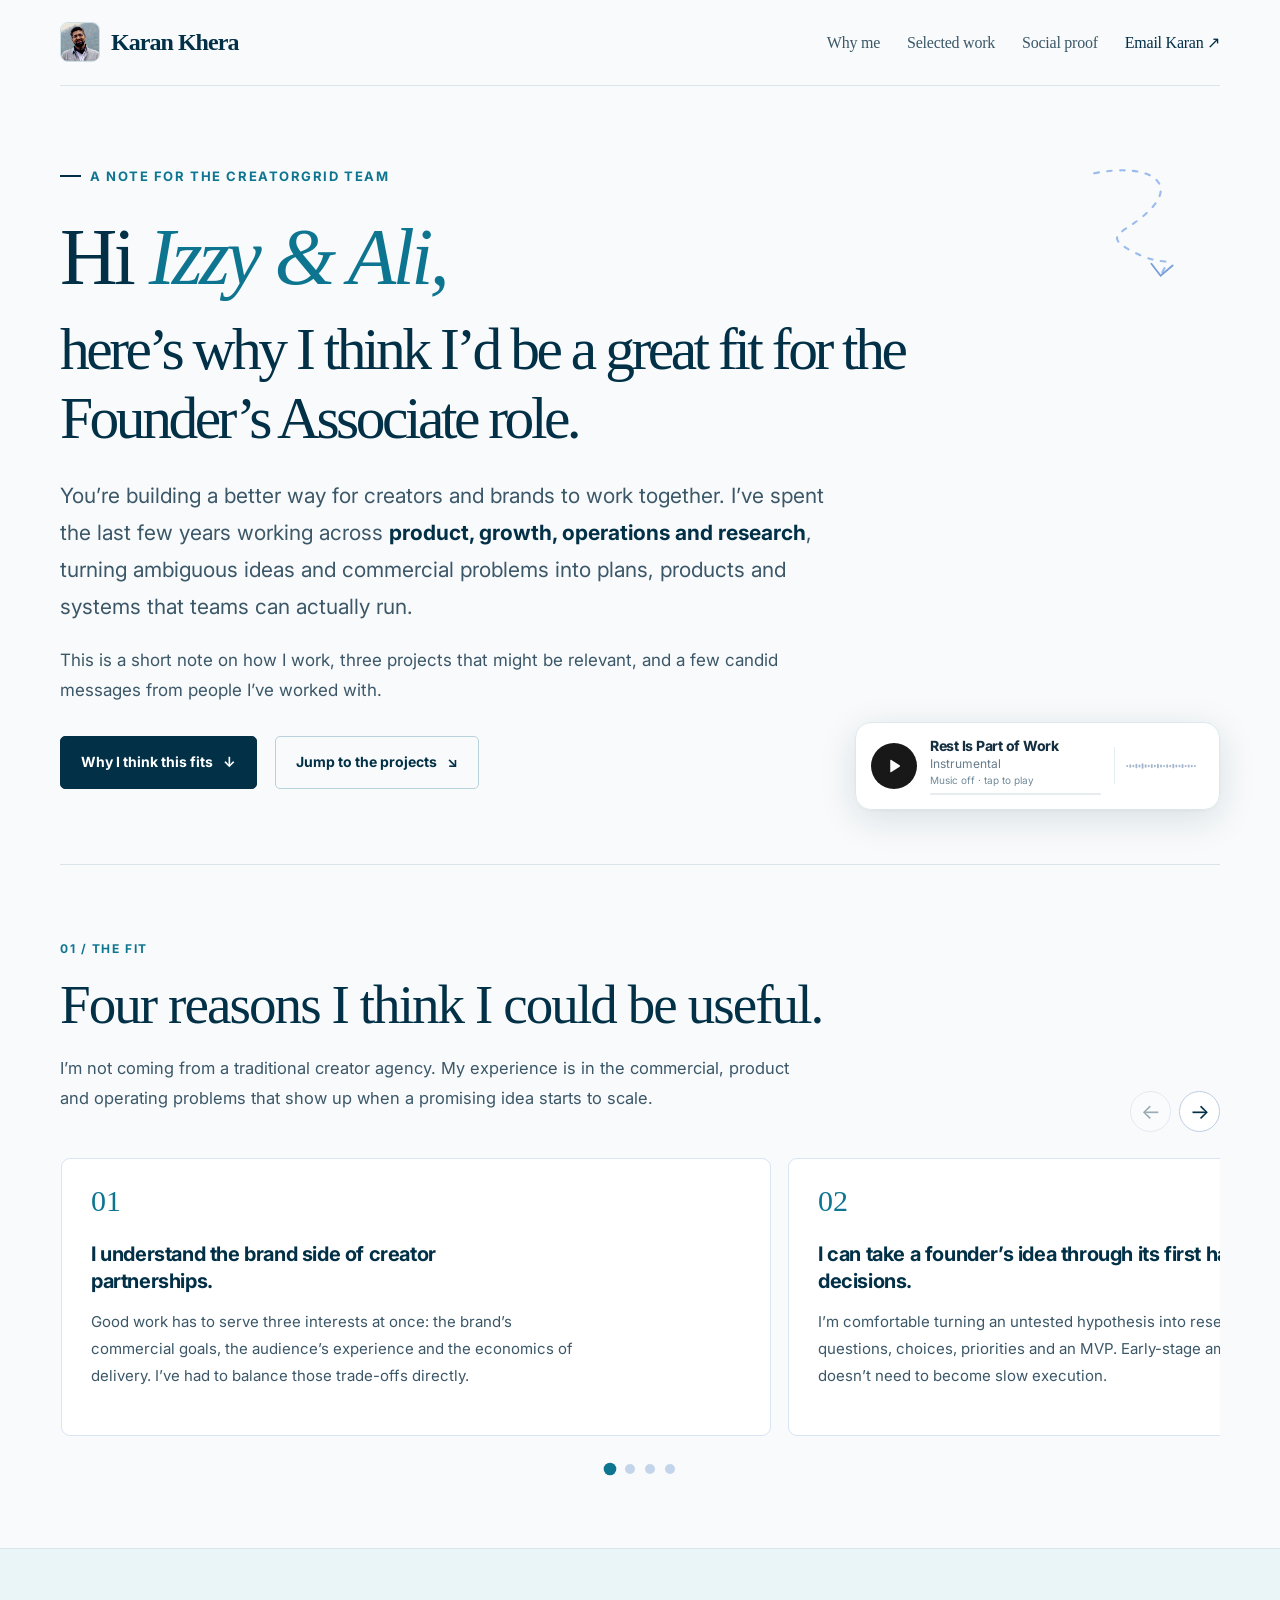
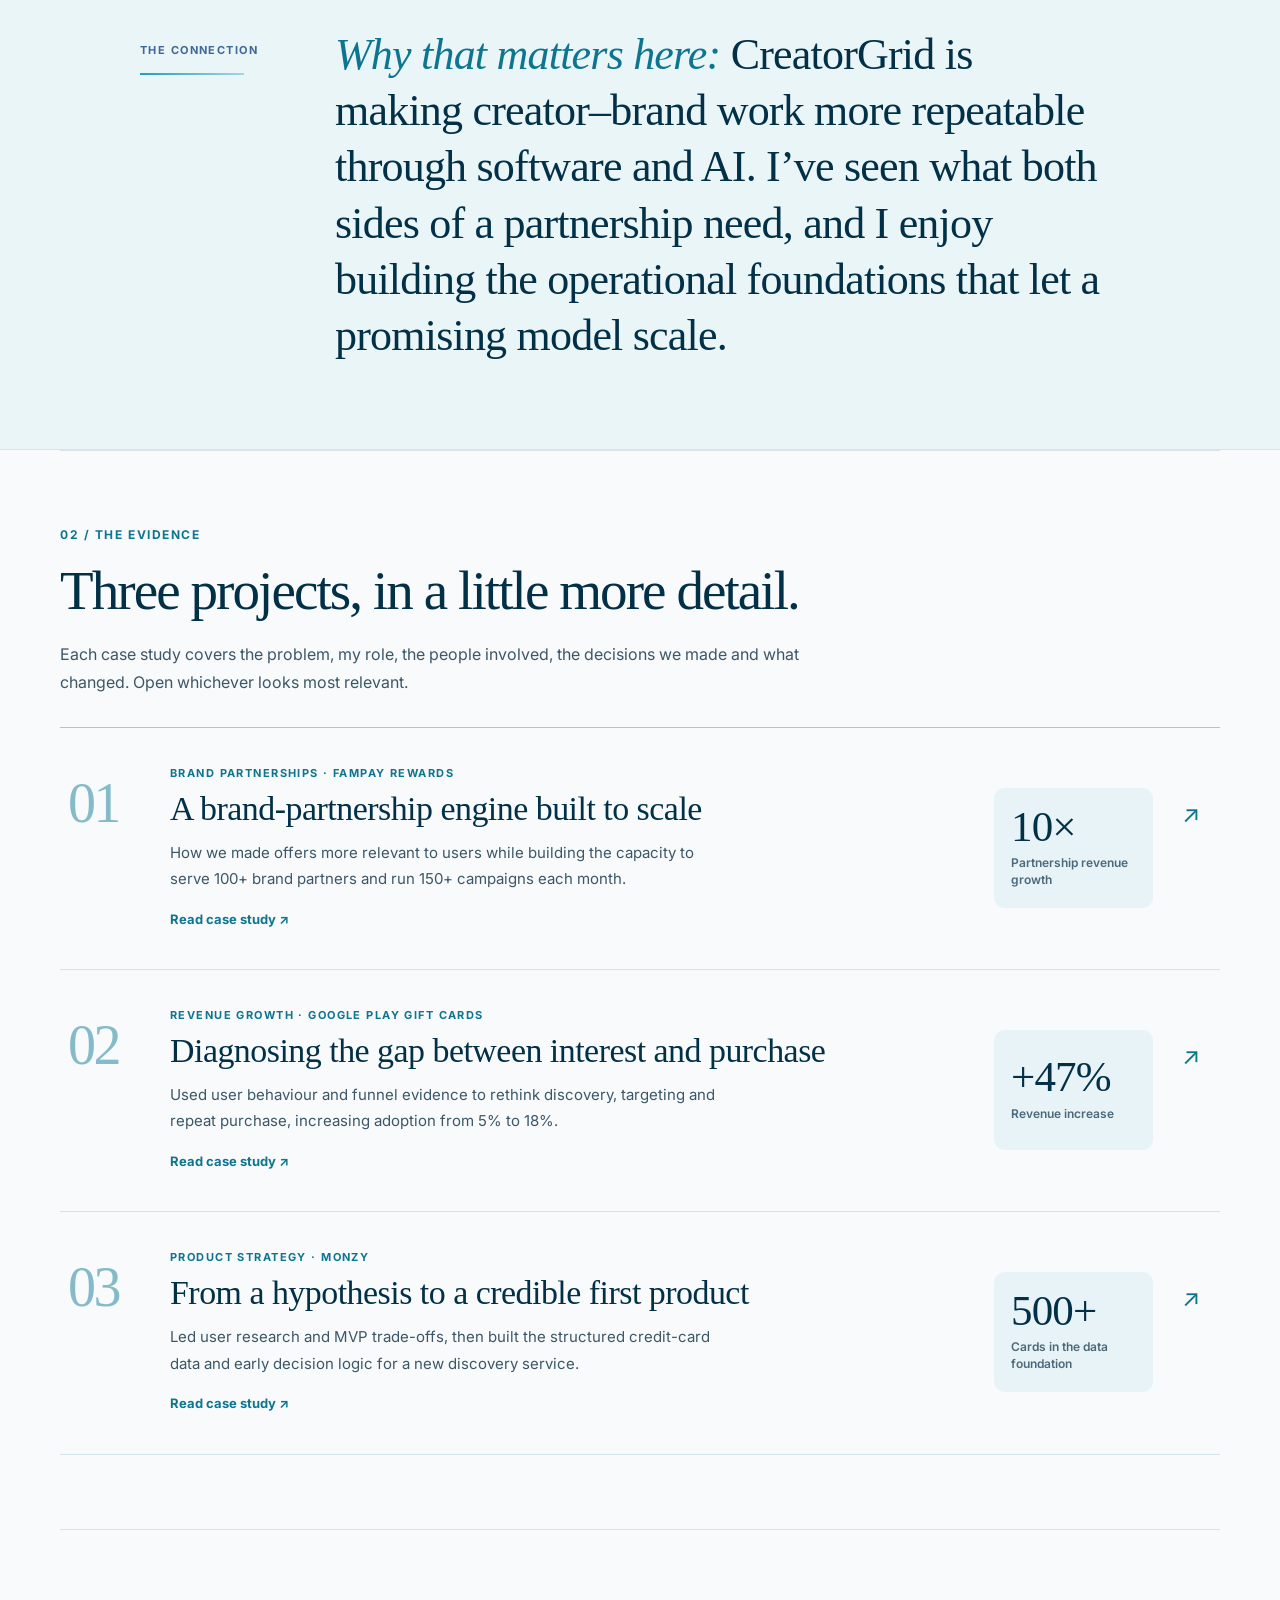
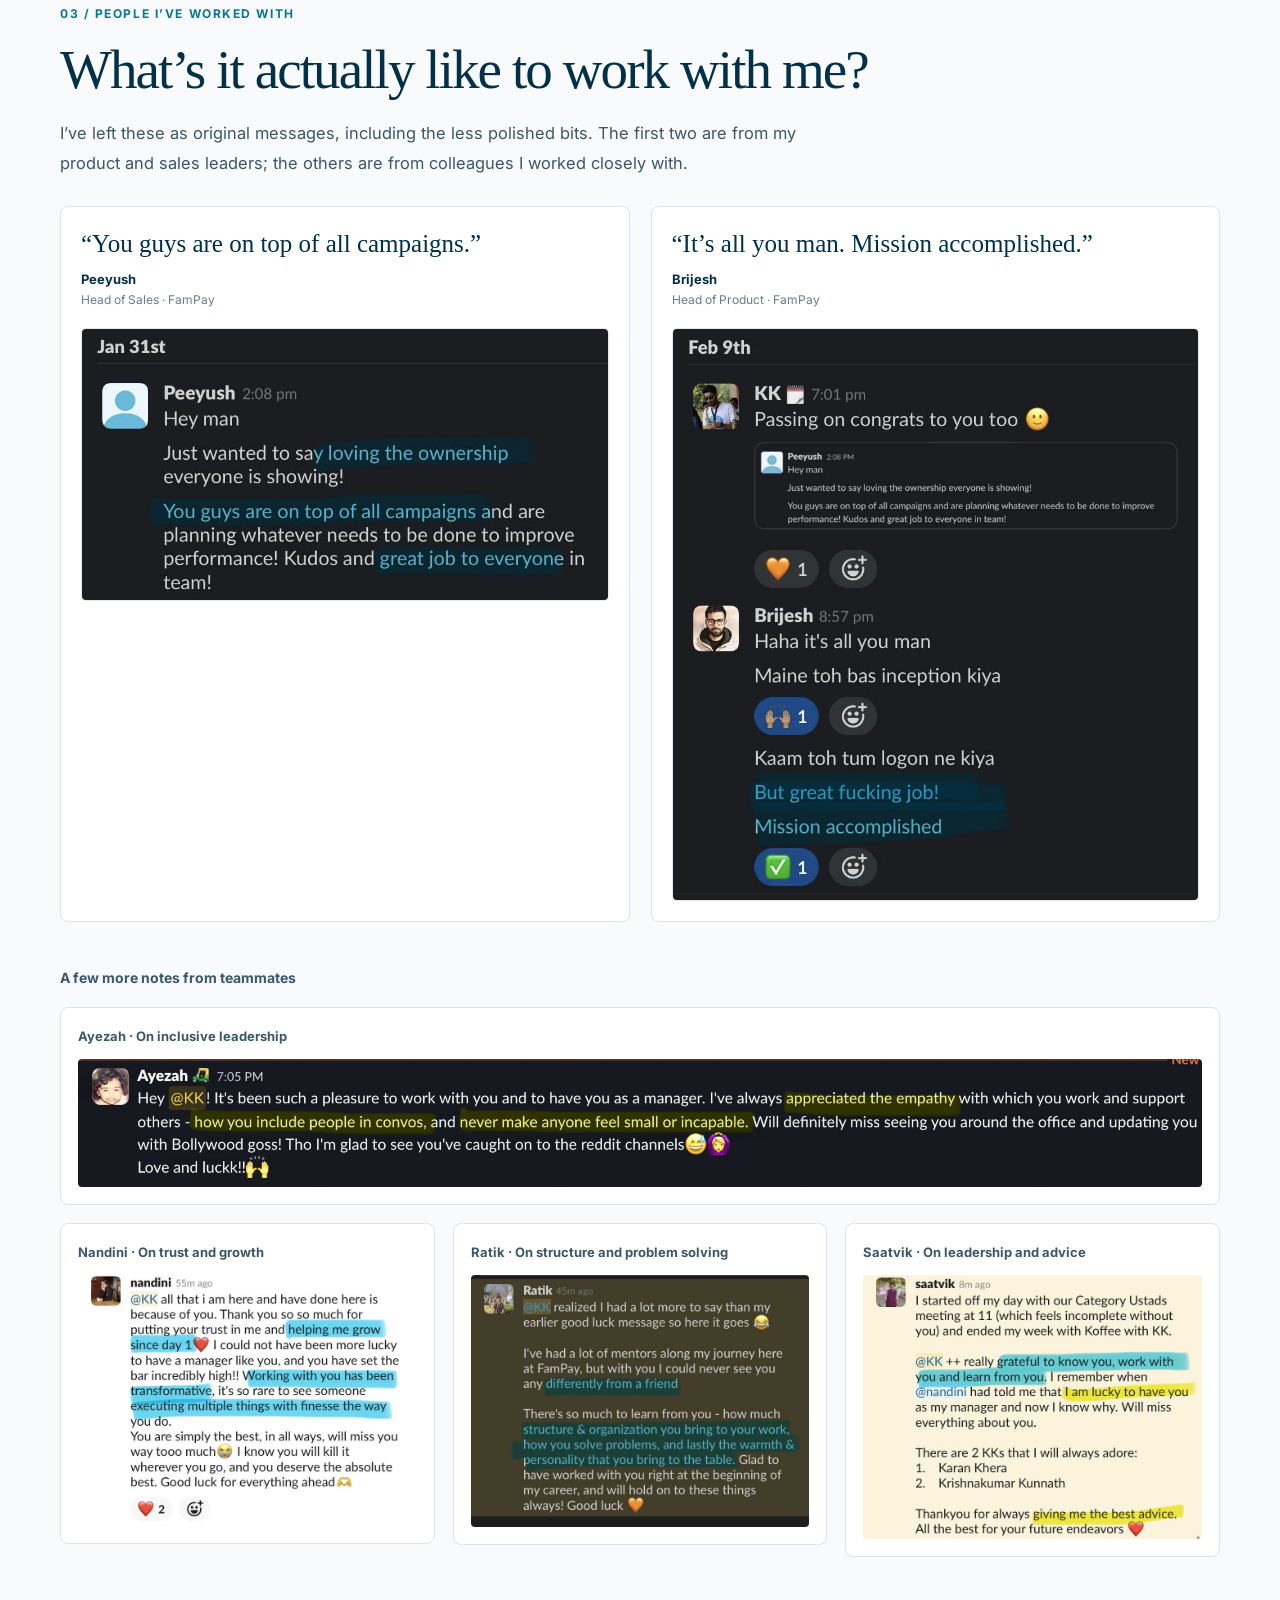
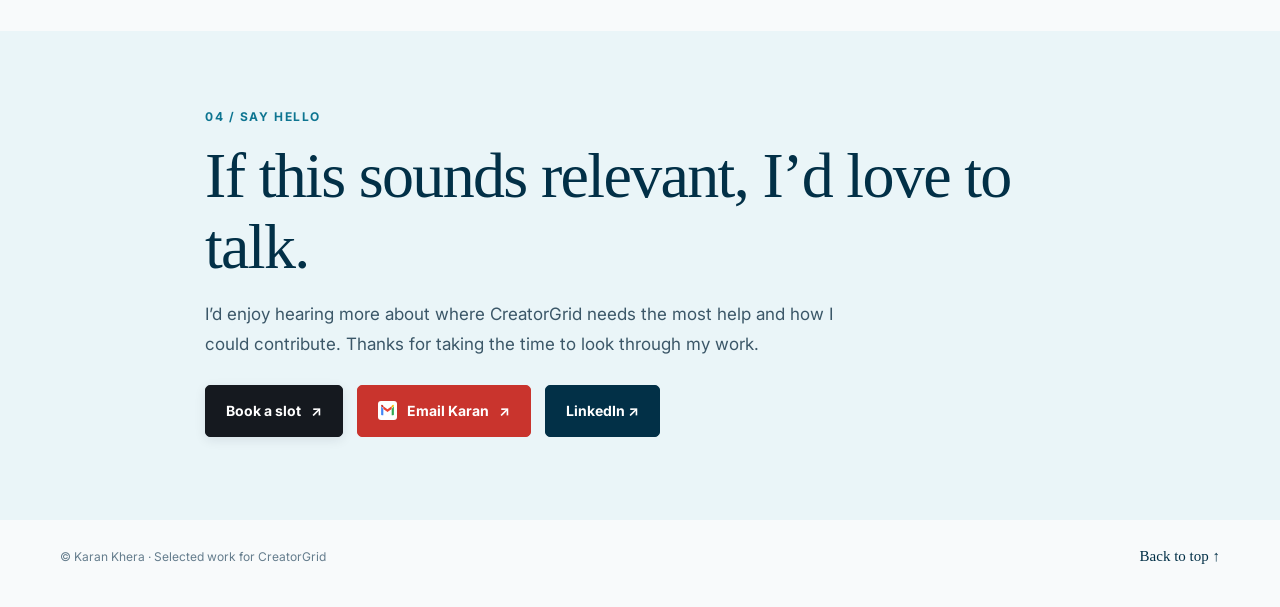
==== commit c580b38f: "Use original wider headshot favicon and filled LinkedIn CTA" ====
--- a/index.html
+++ b/index.html
@@ -1,7 +1,7 @@
 <!DOCTYPE html>
 <html lang="en">
 <head>
-<link rel="icon" type="image/png" sizes="32x32" href="favicon.png?v=1">
+<link rel="icon" type="image/jpeg" href="/hire-me-creatorgrid/assets/karan-headshot.jpg?v=original-20261115">
 <meta charset="utf-8">
 <meta name="viewport" content="width=device-width, initial-scale=1">
 <meta name="theme-color" content="#f8fafb">
@@ -97,8 +97,11 @@
 .music-artist{font-size:12px}
 @media(max-width:640px){.brand{font-size:16px}.nav{gap:12px}.nav a{font-size:12px}.nav a:nth-child(1){display:none}.intro{font-size:18px}.reason-card h3{font-size:18px}.reason-card p{font-size:14px}.project-category{font-size:10px}.project-description{font-size:14px}}
 @media(max-width:360px){.brand{font-size:14px}.nav a:nth-child(3){display:none}}
+/* Explicit LinkedIn button styling, also effective if a prior shared CSS file is cached. */
+.contact-links a.btn-linkedin{background:#0A66C2;border-color:#0A66C2;color:#fff}
+.contact-links a.btn-linkedin:hover{background:#004182;border-color:#004182;color:#fff}
 </style>
-<link rel="stylesheet" href="site-design.css">
+<link rel="stylesheet" href="site-design.css?v=20261115-linkedin-favicon">
 <script>if(window.parent!==window)document.documentElement.classList.add("embedded-page");</script>
 </head>
 <body class="portfolio-home">
@@ -186,7 +189,7 @@
 </div>
 </section>
 </main></div>
-<section class="contact" id="contact"><div class="wide contact-inner"><div class="eyebrow">04 / Say hello</div><h2 class="contact-title">If this sounds relevant, I’d love to talk.</h2><p class="contact-copy">I’d enjoy hearing more about where CreatorGrid needs the most help and how I could contribute. Thanks for taking the time to look through my work.</p><div class="contact-links"><a class="btn btn-book" id="book-slot" href="https://cal.com/karank/30min" target="_blank" rel="noopener noreferrer">Book a slot <span aria-hidden="true">↗</span></a><a href="https://mail.google.com/mail/?view=cm&amp;fs=1&amp;to=karanskhera%40gmail.com&amp;su=CreatorGrid%20Founders%20Associate%20%E2%80%93%20hello" target="_blank" rel="noopener noreferrer" class="btn btn-email"><svg class="gmail-mark" viewBox="0 0 24 24" aria-hidden="true" focusable="false"><path fill="#4285F4" d="M1.8 5.2v13.2c0 .7.5 1.2 1.2 1.2h2.3V9.4z"/><path fill="#34A853" d="M18.7 9.4v10.2H21c.7 0 1.2-.5 1.2-1.2V5.2z"/><path fill="#EA4335" d="m5.3 9.4 6.7 4.9 6.7-4.9V5.1L12 10 5.3 5.1z"/><path fill="#C5221F" d="M1.8 5.2 5.3 8V4.2L3.8 3C2.7 2.3 1.8 3.1 1.8 4.3z"/><path fill="#FBBC04" d="M18.7 4.2V8l3.5-2.8v-.9c0-1.2-.9-2-2-1.3z"/></svg>Email Karan <span aria-hidden="true">↗</span></a><a href="https://www.linkedin.com/in/karanskhera/" class="btn ghost" target="_blank" rel="noopener noreferrer">LinkedIn ↗</a></div></div></section>
+<section class="contact" id="contact"><div class="wide contact-inner"><div class="eyebrow">04 / Say hello</div><h2 class="contact-title">If this sounds relevant, I’d love to talk.</h2><p class="contact-copy">I’d enjoy hearing more about where CreatorGrid needs the most help and how I could contribute. Thanks for taking the time to look through my work.</p><div class="contact-links"><a class="btn btn-book" id="book-slot" href="https://cal.com/karank/30min" target="_blank" rel="noopener noreferrer">Book a slot <span aria-hidden="true">↗</span></a><a href="https://mail.google.com/mail/?view=cm&amp;fs=1&amp;to=karanskhera%40gmail.com&amp;su=CreatorGrid%20Founders%20Associate%20%E2%80%93%20hello" target="_blank" rel="noopener noreferrer" class="btn btn-email"><svg class="gmail-mark" viewBox="0 0 24 24" aria-hidden="true" focusable="false"><path fill="#4285F4" d="M1.8 5.2v13.2c0 .7.5 1.2 1.2 1.2h2.3V9.4z"/><path fill="#34A853" d="M18.7 9.4v10.2H21c.7 0 1.2-.5 1.2-1.2V5.2z"/><path fill="#EA4335" d="m5.3 9.4 6.7 4.9 6.7-4.9V5.1L12 10 5.3 5.1z"/><path fill="#C5221F" d="M1.8 5.2 5.3 8V4.2L3.8 3C2.7 2.3 1.8 3.1 1.8 4.3z"/><path fill="#FBBC04" d="M18.7 4.2V8l3.5-2.8v-.9c0-1.2-.9-2-2-1.3z"/></svg>Email Karan <span aria-hidden="true">↗</span></a><a href="https://www.linkedin.com/in/karanskhera/" class="btn btn-linkedin" target="_blank" rel="noopener noreferrer">LinkedIn ↗</a></div></div></section>
 
 <!-- Optional music: source is a locally hosted, licensed audio file. The bundled fallback
      is an original sample, NOT the requested recording; README has one-step replacement. -->
